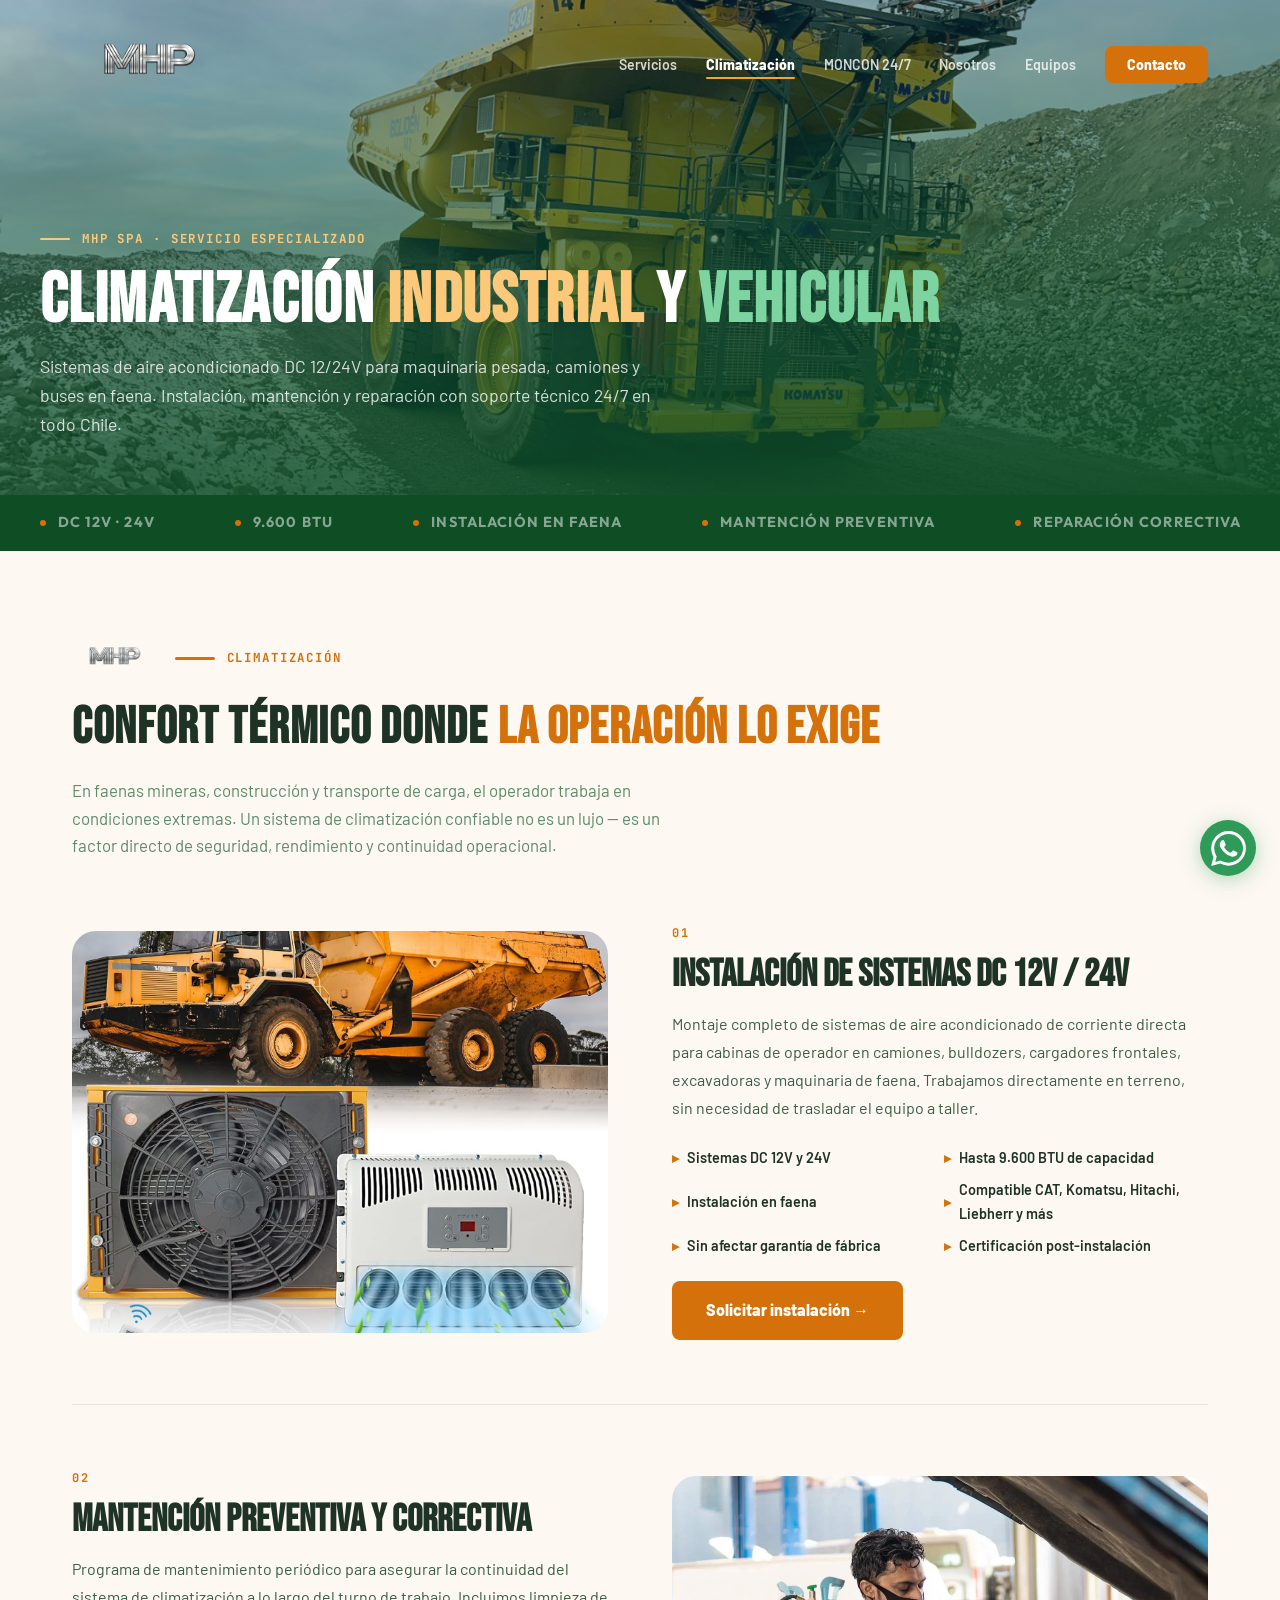
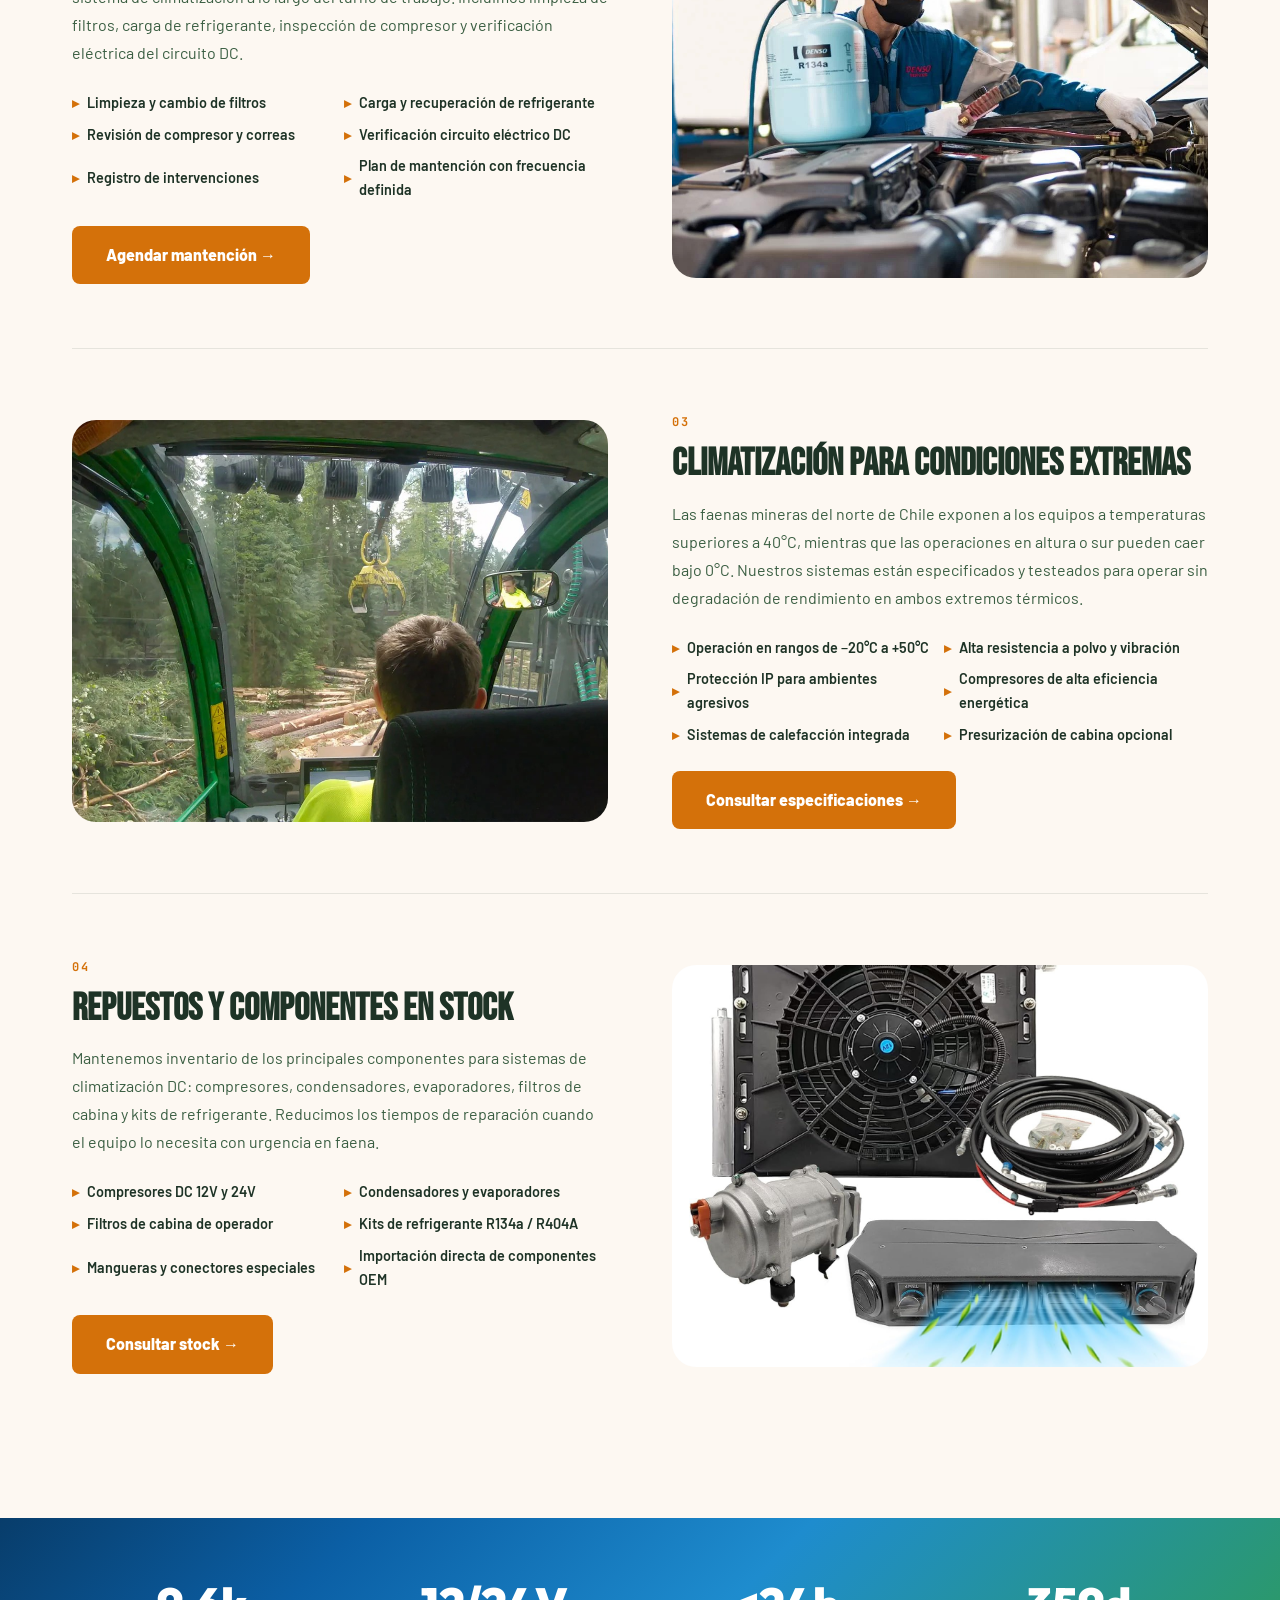
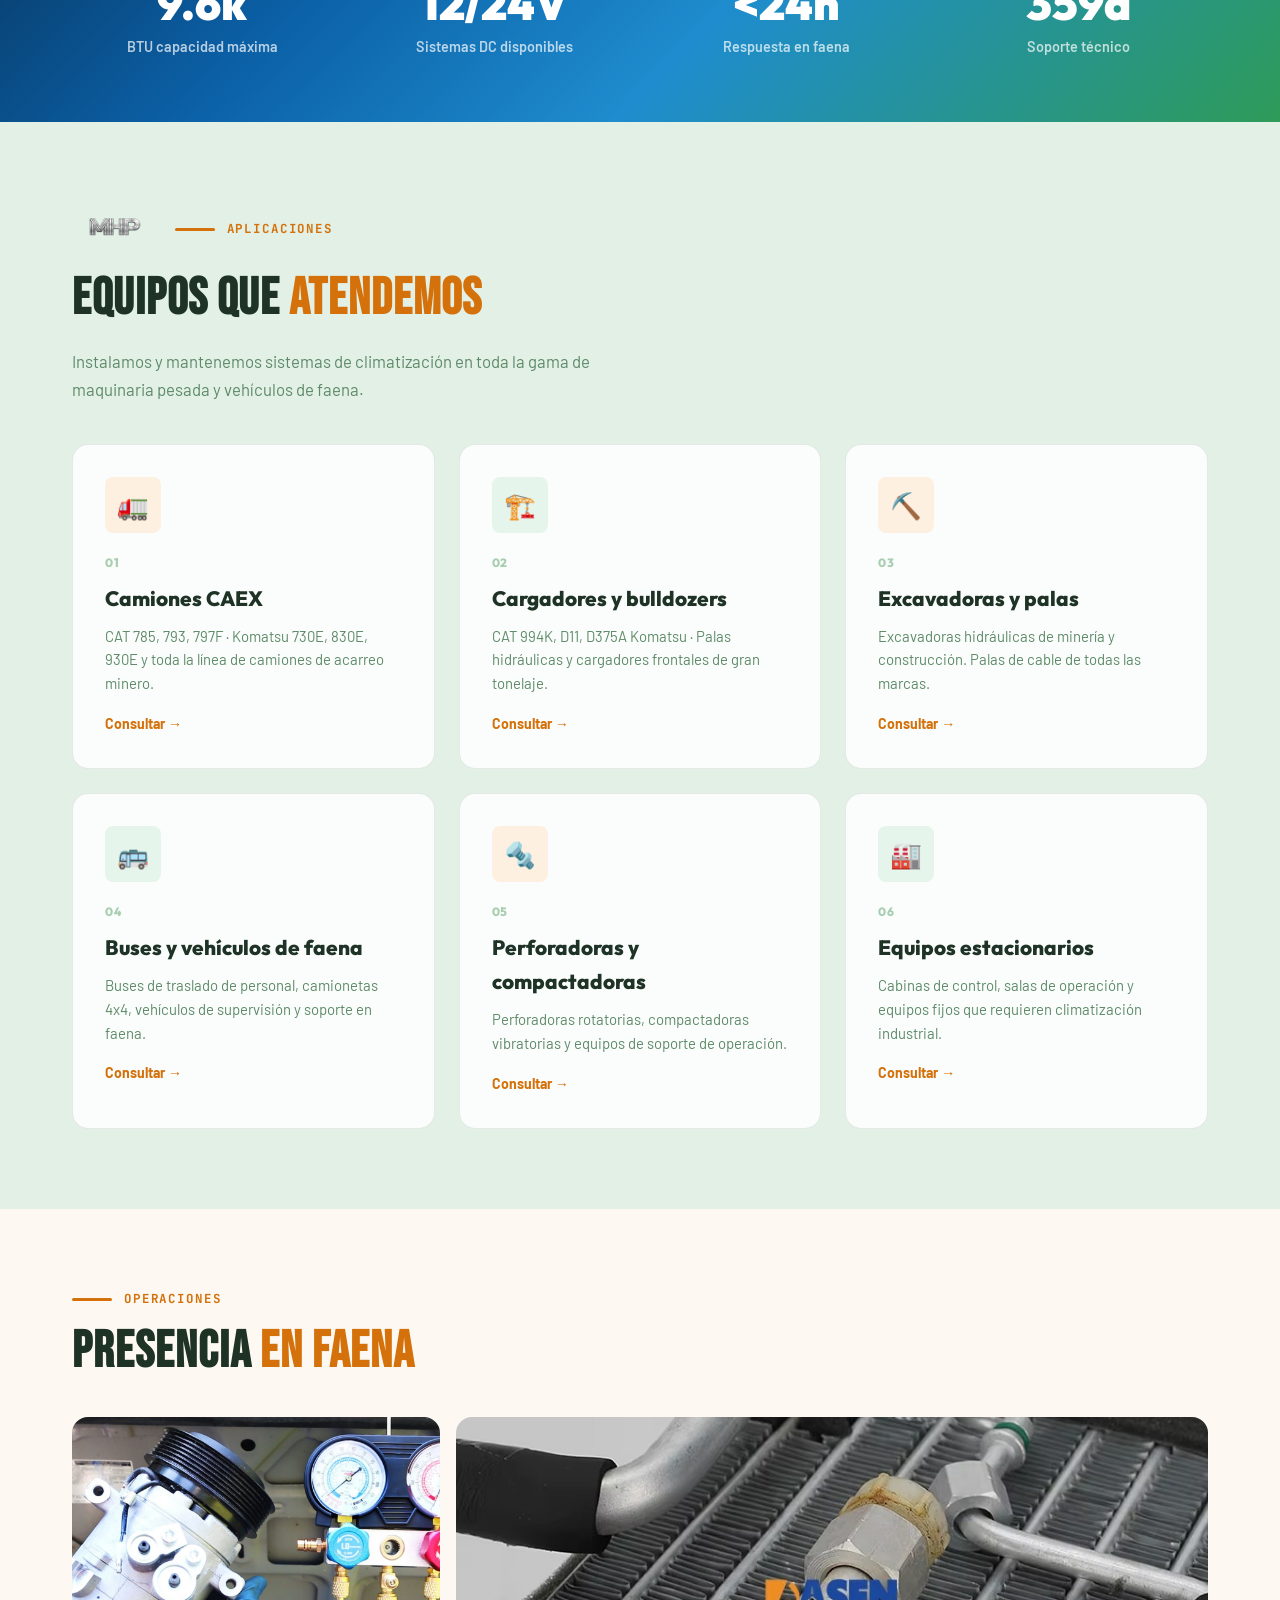
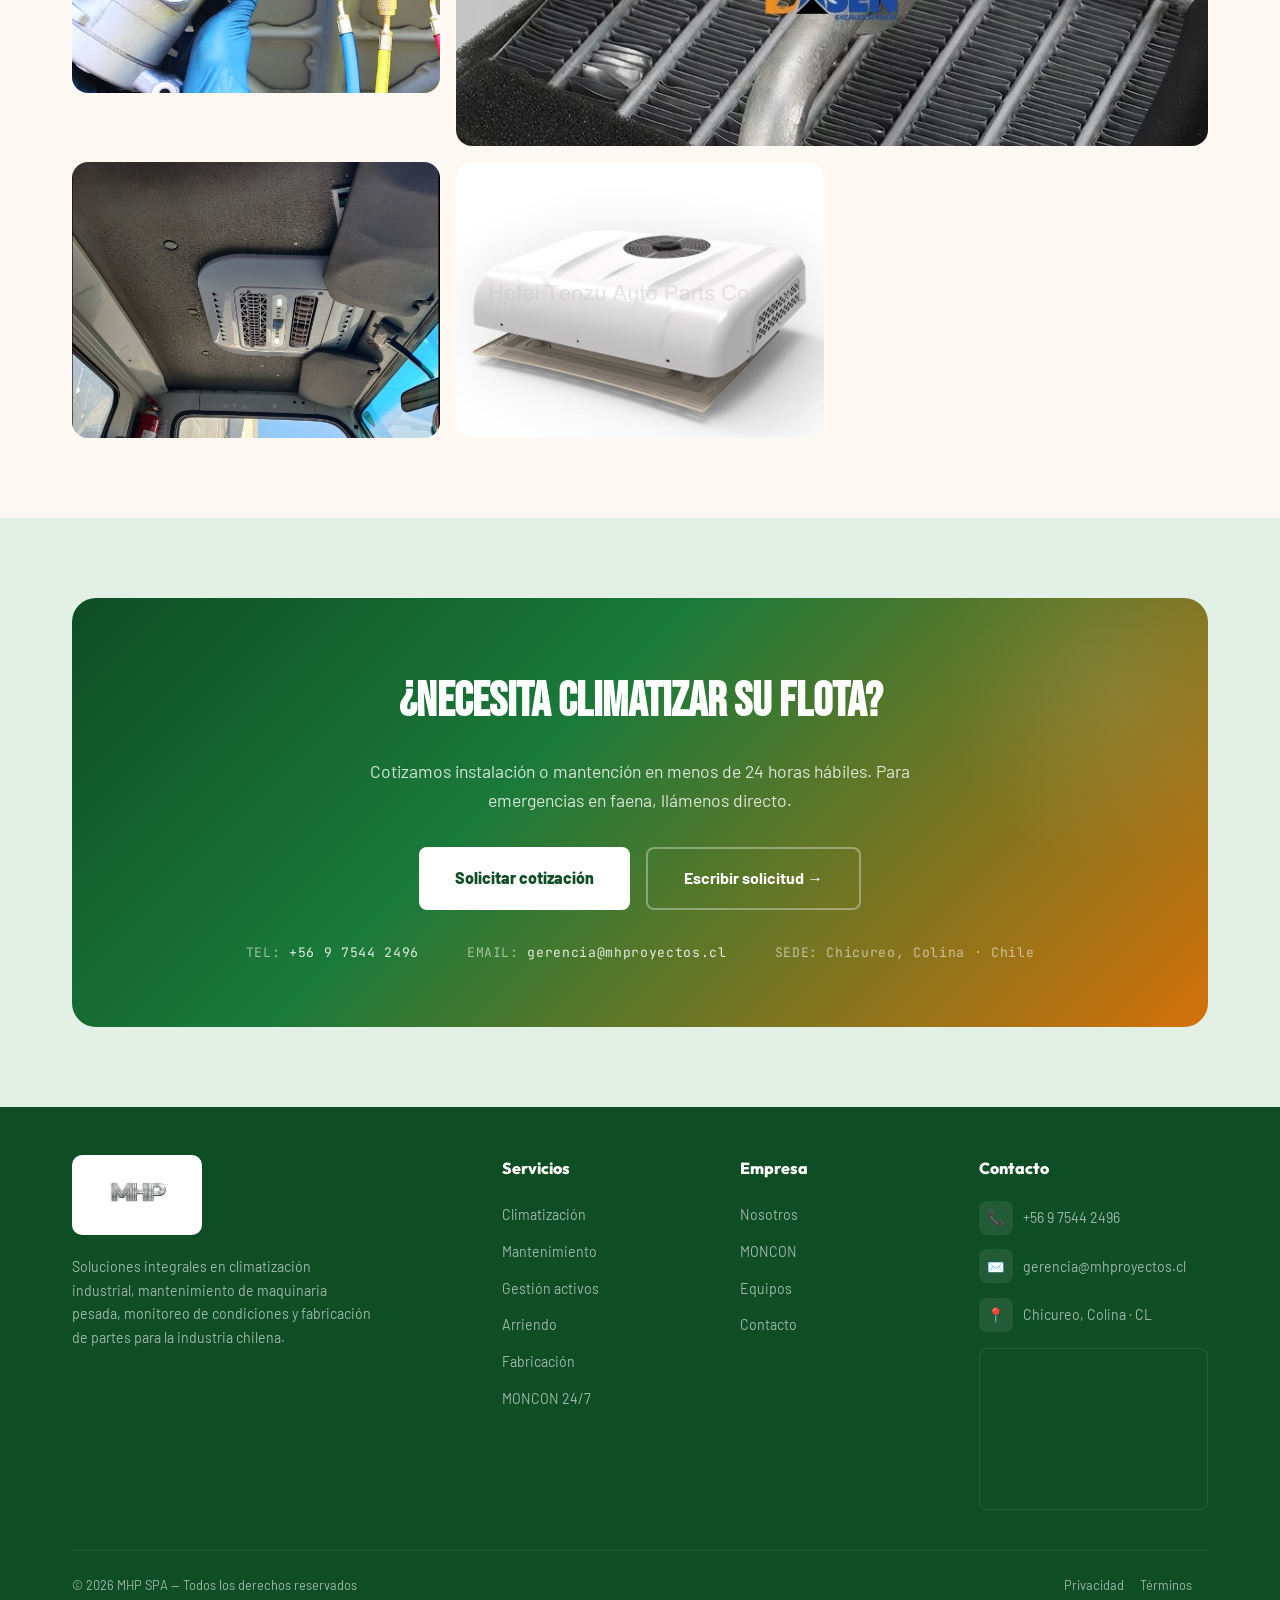
==== climatizacion.html @ 5b8d0e8b "Rediseño nav logo, página contacto y climatización - Nuevo logo MHP metálico en nav y footer (mhp-lo" ====
﻿<!DOCTYPE html>
<html lang="es">
<head>
  <meta charset="UTF-8">
  <meta name="viewport" content="width=device-width, initial-scale=1.0">
  <title>Climatización Industrial y Vehicular — MHP SPA</title>
  <meta name="description" content="Instalación, mantención y reparación de sistemas de aire acondicionado DC 12/24V para maquinaria pesada, camiones y buses. Hasta 9.600 BTU. MHP SPA, Chile.">
  <meta name="keywords" content="climatización industrial, aire acondicionado DC, 12V 24V maquinaria pesada, climatización camiones, A/C maquinaria minera, MHP SPA Chile">
  <meta name="robots" content="index, follow">
  <meta name="author" content="MHP SPA">
  <link rel="icon" type="image/png" href="assets/images/favicon.png">
  <link rel="preconnect" href="https://fonts.googleapis.com">
  <link rel="preconnect" href="https://fonts.gstatic.com" crossorigin>
  <link href="https://fonts.googleapis.com/css2?family=Bebas+Neue&family=Barlow:wght@400;500;600;700;800;900&family=JetBrains+Mono:wght@400;700&family=Outfit:wght@400;500;600;700;800;900&display=swap" rel="stylesheet">
  <link rel="stylesheet" href="css/base/variables.css">
  <link rel="stylesheet" href="css/base/reset.css">
  <link rel="stylesheet" href="css/utilities/animations.css">
  <link rel="stylesheet" href="css/components/nav.css">
  <link rel="stylesheet" href="css/components/buttons.css">
  <link rel="stylesheet" href="css/components/ticker.css">
  <link rel="stylesheet" href="css/layout/sections.css">
  <link rel="stylesheet" href="css/components/cards.css">
  <link rel="stylesheet" href="css/components/stats.css">
  <link rel="stylesheet" href="css/layout/images.css">
  <link rel="stylesheet" href="css/components/cta.css">
  <link rel="stylesheet" href="css/components/footer.css">
  <link rel="stylesheet" href="css/utilities/responsive.css">
  <link rel="stylesheet" href="css/pages/inner.css">
</head>
<body>

  <nav class="nav" id="nav" role="navigation" aria-label="Navegación principal">
    <div class="nav-in">
      <a href="index.html" class="nav-logo" aria-label="MHP SPA — Inicio">
        <img src="assets/images/mhp-logo-new.png" alt="Logotipo MHP SPA" height="64">
      </a>
      <ul class="nav-links" role="list">
        <li><a href="servicios.html">Servicios</a></li>
        <li><a href="climatizacion.html" aria-current="page">Climatización</a></li>
        <li><a href="moncon.html">MONCON 24/7</a></li>
        <li><a href="nosotros.html">Nosotros</a></li>
        <li><a href="equipos.html">Equipos</a></li>
        <li><a href="contacto.html" class="nav-cta">Contacto</a></li>
      </ul>
    </div>
  </nav>

  <main>

    <!-- ══ PAGE HERO ══ -->
    <section class="page-hero" aria-label="Climatización Industrial y Vehicular MHP SPA">
      <div class="page-hero-bg" aria-hidden="true">
        <img src="assets/images/equipo-caex-komatsu-nieve.jpg"
             alt="Camión CAEX Komatsu operando en condiciones extremas de nieve — climatización industrial MHP SPA"
             loading="eager" fetchpriority="high">
      </div>
      <div class="page-hero-ov" aria-hidden="true"></div>
      <div class="ct page-hero-ct">
        <div class="page-eyebrow">MHP SPA · Servicio especializado</div>
        <h1>CLIMATIZACIÓN <span class="o">INDUSTRIAL</span> Y <span class="g">VEHICULAR</span></h1>
        <p class="hero-lead">Sistemas de aire acondicionado DC 12/24V para maquinaria pesada, camiones y buses en faena. Instalación, mantención y reparación con soporte técnico 24/7 en todo Chile.</p>
      </div>
    </section>

    <!-- ══ TICKER ══ -->
    <div class="ticker" aria-hidden="true">
      <div class="ticker-tr">
        <div class="ticker-it"><span class="sep"></span>DC 12V · 24V</div>
        <div class="ticker-it"><span class="sep"></span>9.600 BTU</div>
        <div class="ticker-it"><span class="sep"></span>Instalación en faena</div>
        <div class="ticker-it"><span class="sep"></span>Mantención preventiva</div>
        <div class="ticker-it"><span class="sep"></span>Reparación correctiva</div>
        <div class="ticker-it"><span class="sep"></span>Multimarca</div>
        <div class="ticker-it"><span class="sep"></span>Condiciones extremas</div>
        <div class="ticker-it"><span class="sep"></span>Soporte 24/7</div>
        <div class="ticker-it"><span class="sep"></span>DC 12V · 24V</div>
        <div class="ticker-it"><span class="sep"></span>9.600 BTU</div>
        <div class="ticker-it"><span class="sep"></span>Instalación en faena</div>
        <div class="ticker-it"><span class="sep"></span>Mantención preventiva</div>
        <div class="ticker-it"><span class="sep"></span>Reparación correctiva</div>
        <div class="ticker-it"><span class="sep"></span>Multimarca</div>
        <div class="ticker-it"><span class="sep"></span>Condiciones extremas</div>
        <div class="ticker-it"><span class="sep"></span>Soporte 24/7</div>
      </div>
    </div>

    <!-- ══ INTRO ══ -->
    <section class="sec sec-w" aria-labelledby="clim-intro-titulo">
      <div class="ct">
        <div class="stag-row">
          <img src="assets/images/mhp-logo-new.png" alt="" aria-hidden="true" height="38" loading="lazy">
          <div class="stag">Climatización</div>
        </div>
        <h2 class="stit" id="clim-intro-titulo">CONFORT TÉRMICO DONDE <span class="o">LA OPERACIÓN LO EXIGE</span></h2>
        <p class="sdesc">En faenas mineras, construcción y transporte de carga, el operador trabaja en condiciones extremas. Un sistema de climatización confiable no es un lujo — es un factor directo de seguridad, rendimiento y continuidad operacional.</p>

        <!-- 01 Instalación -->
        <div class="srv-detail">
          <div class="srv-detail-img">
            <img src="assets/images/clim-maquinaria-pesada-ac.jpg"
                 alt="Volquete articulado en faena con sistema de aire acondicionado DC instalado"
                 loading="lazy" width="900" height="675">
          </div>
          <div class="srv-detail-txt">
            <div class="srv-detail-num">01</div>
            <h3>INSTALACIÓN DE SISTEMAS DC 12V / 24V</h3>
            <p>Montaje completo de sistemas de aire acondicionado de corriente directa para cabinas de operador en camiones, bulldozers, cargadores frontales, excavadoras y maquinaria de faena. Trabajamos directamente en terreno, sin necesidad de trasladar el equipo a taller.</p>
            <ul class="srv-detail-list">
              <li>Sistemas DC 12V y 24V</li>
              <li>Hasta 9.600 BTU de capacidad</li>
              <li>Instalación en faena</li>
              <li>Compatible CAT, Komatsu, Hitachi, Liebherr y más</li>
              <li>Sin afectar garantía de fábrica</li>
              <li>Certificación post-instalación</li>
            </ul>
            <a href="contacto.html" class="btn btn-o">Solicitar instalación →</a>
          </div>
        </div>

        <!-- 02 Mantención -->
        <div class="srv-detail reverse">
          <div class="srv-detail-img">
            <img src="assets/images/clim-tecnico-mantencion.jpg"
                 alt="Técnico realizando carga de refrigerante R134a en sistema de climatización vehicular"
                 loading="lazy" width="900" height="675">
          </div>
          <div class="srv-detail-txt">
            <div class="srv-detail-num">02</div>
            <h3>MANTENCIÓN PREVENTIVA Y CORRECTIVA</h3>
            <p>Programa de mantenimiento periódico para asegurar la continuidad del sistema de climatización a lo largo del turno de trabajo. Incluimos limpieza de filtros, carga de refrigerante, inspección de compresor y verificación eléctrica del circuito DC.</p>
            <ul class="srv-detail-list">
              <li>Limpieza y cambio de filtros</li>
              <li>Carga y recuperación de refrigerante</li>
              <li>Revisión de compresor y correas</li>
              <li>Verificación circuito eléctrico DC</li>
              <li>Registro de intervenciones</li>
              <li>Plan de mantención con frecuencia definida</li>
            </ul>
            <a href="contacto.html" class="btn btn-o">Agendar mantención →</a>
          </div>
        </div>

        <!-- 03 Condiciones extremas -->
        <div class="srv-detail">
          <div class="srv-detail-img">
            <img src="assets/images/clim-cabina-operador.jpg"
                 alt="Interior de cabina de operador en maquinaria forestal — climatización en condiciones extremas"
                 loading="lazy" width="900" height="675">
          </div>
          <div class="srv-detail-txt">
            <div class="srv-detail-num">03</div>
            <h3>CLIMATIZACIÓN PARA CONDICIONES EXTREMAS</h3>
            <p>Las faenas mineras del norte de Chile exponen a los equipos a temperaturas superiores a 40°C, mientras que las operaciones en altura o sur pueden caer bajo 0°C. Nuestros sistemas están especificados y testeados para operar sin degradación de rendimiento en ambos extremos térmicos.</p>
            <ul class="srv-detail-list">
              <li>Operación en rangos de −20°C a +50°C</li>
              <li>Alta resistencia a polvo y vibración</li>
              <li>Protección IP para ambientes agresivos</li>
              <li>Compresores de alta eficiencia energética</li>
              <li>Sistemas de calefacción integrada</li>
              <li>Presurización de cabina opcional</li>
            </ul>
            <a href="contacto.html" class="btn btn-o">Consultar especificaciones →</a>
          </div>
        </div>

        <!-- 04 Repuestos -->
        <div class="srv-detail reverse">
          <div class="srv-detail-img">
            <img src="assets/images/clim-kit-ac-dc.jpg"
                 alt="Kit completo de aire acondicionado DC: condensador, compresor y evaporador para maquinaria"
                 loading="lazy" width="900" height="675">
          </div>
          <div class="srv-detail-txt">
            <div class="srv-detail-num">04</div>
            <h3>REPUESTOS Y COMPONENTES EN STOCK</h3>
            <p>Mantenemos inventario de los principales componentes para sistemas de climatización DC: compresores, condensadores, evaporadores, filtros de cabina y kits de refrigerante. Reducimos los tiempos de reparación cuando el equipo lo necesita con urgencia en faena.</p>
            <ul class="srv-detail-list">
              <li>Compresores DC 12V y 24V</li>
              <li>Condensadores y evaporadores</li>
              <li>Filtros de cabina de operador</li>
              <li>Kits de refrigerante R134a / R404A</li>
              <li>Mangueras y conectores especiales</li>
              <li>Importación directa de componentes OEM</li>
            </ul>
            <a href="contacto.html" class="btn btn-o">Consultar stock →</a>
          </div>
        </div>

      </div>
    </section>

    <!-- ══ STATS BAR ══ -->
    <section class="stats-bar" aria-label="Capacidades de climatización MHP SPA">
      <div class="ct"><div class="stats-gr" role="list">
        <div role="listitem"><div class="stat-n">9.6k</div><div class="stat-t">BTU capacidad máxima</div></div>
        <div role="listitem"><div class="stat-n">12/24V</div><div class="stat-t">Sistemas DC disponibles</div></div>
        <div role="listitem"><div class="stat-n">&lt;24h</div><div class="stat-t">Respuesta en faena</div></div>
        <div role="listitem"><div class="stat-n">365d</div><div class="stat-t">Soporte técnico</div></div>
      </div></div>
    </section>

    <!-- ══ APLICACIONES ══ -->
    <section class="sec sec-g" aria-labelledby="clim-app-titulo">
      <div class="ct">
        <div class="stag-row">
          <img src="assets/images/mhp-logo-new.png" alt="" aria-hidden="true" height="38" loading="lazy">
          <div class="stag">Aplicaciones</div>
        </div>
        <h2 class="stit" id="clim-app-titulo">EQUIPOS QUE <span class="o">ATENDEMOS</span></h2>
        <p class="sdesc">Instalamos y mantenemos sistemas de climatización en toda la gama de maquinaria pesada y vehículos de faena.</p>
        <div class="srv-grid">
          <article class="srv-card">
            <div class="srv-ico bl" aria-hidden="true">🚛</div>
            <div class="srv-num">01</div>
            <h3>Camiones CAEX</h3>
            <p>CAT 785, 793, 797F · Komatsu 730E, 830E, 930E y toda la línea de camiones de acarreo minero.</p>
            <a href="contacto.html" class="srv-link">Consultar →</a>
          </article>
          <article class="srv-card">
            <div class="srv-ico gr" aria-hidden="true">🏗️</div>
            <div class="srv-num">02</div>
            <h3>Cargadores y bulldozers</h3>
            <p>CAT 994K, D11, D375A Komatsu · Palas hidráulicas y cargadores frontales de gran tonelaje.</p>
            <a href="contacto.html" class="srv-link">Consultar →</a>
          </article>
          <article class="srv-card">
            <div class="srv-ico bl" aria-hidden="true">⛏️</div>
            <div class="srv-num">03</div>
            <h3>Excavadoras y palas</h3>
            <p>Excavadoras hidráulicas de minería y construcción. Palas de cable de todas las marcas.</p>
            <a href="contacto.html" class="srv-link">Consultar →</a>
          </article>
          <article class="srv-card">
            <div class="srv-ico gr" aria-hidden="true">🚌</div>
            <div class="srv-num">04</div>
            <h3>Buses y vehículos de faena</h3>
            <p>Buses de traslado de personal, camionetas 4x4, vehículos de supervisión y soporte en faena.</p>
            <a href="contacto.html" class="srv-link">Consultar →</a>
          </article>
          <article class="srv-card">
            <div class="srv-ico bl" aria-hidden="true">🔩</div>
            <div class="srv-num">05</div>
            <h3>Perforadoras y compactadoras</h3>
            <p>Perforadoras rotatorias, compactadoras vibratorias y equipos de soporte de operación.</p>
            <a href="contacto.html" class="srv-link">Consultar →</a>
          </article>
          <article class="srv-card">
            <div class="srv-ico gr" aria-hidden="true">🏭</div>
            <div class="srv-num">06</div>
            <h3>Equipos estacionarios</h3>
            <p>Cabinas de control, salas de operación y equipos fijos que requieren climatización industrial.</p>
            <a href="contacto.html" class="srv-link">Consultar →</a>
          </article>
        </div>
      </div>
    </section>

    <!-- ══ GALERÍA ══ -->
    <section class="sec sec-w" aria-labelledby="clim-galeria-titulo">
      <div class="ct">
        <div class="stag">Operaciones</div>
        <h2 class="stit" id="clim-galeria-titulo">PRESENCIA <span class="o">EN FAENA</span></h2>
        <div class="gallery-grid">
          <div class="gallery-item">
            <img src="assets/images/clim-compresor-manometros.jpg"
                 alt="Compresor AC y manómetros de carga de refrigerante para sistema de climatización" loading="lazy">
            <div class="gallery-caption">Compresores AC · Stock disponible</div>
          </div>
          <div class="gallery-item wide">
            <img src="assets/images/clim-evaporador.jpg"
                 alt="Evaporador de aluminio con tuberías y conexiones para maquinaria pesada" loading="lazy">
            <div class="gallery-caption">Evaporadores · Componentes OEM</div>
          </div>
          <div class="gallery-item">
            <img src="assets/images/clim-cabina-vehicular.jpg"
                 alt="Unidad de aire acondicionado instalada en techo de cabina vehicular" loading="lazy">
            <div class="gallery-caption">Climatización vehicular · Instalación en cabina</div>
          </div>
          <div class="gallery-item">
            <img src="assets/images/clim-unidad-techo.jpg"
                 alt="Unidad de climatización rooftop para vehículos y maquinaria industrial" loading="lazy">
            <div class="gallery-caption">Unidades de techo · Equipos industriales</div>
          </div>
        </div>
      </div>
    </section>

    <!-- ══ CTA ══ -->
    <section class="cta-sec" id="contacto" aria-labelledby="cta-clim-titulo">
      <div class="ct">
        <div class="cta-bx">
          <h2 id="cta-clim-titulo">¿NECESITA CLIMATIZAR SU FLOTA?</h2>
          <p>Cotizamos instalación o mantención en menos de 24 horas hábiles. Para emergencias en faena, llámenos directo.</p>
          <div class="cta-bs">
            <a href="https://wa.me/56975442496" class="btn-wh" rel="noopener noreferrer">Solicitar cotización</a>
            <a href="contacto.html" class="btn-ow">Escribir solicitud →</a>
          </div>
          <div class="cta-ct">
            <div class="cta-ci">TEL: <a href="tel:+56975442496">+56 9 7544 2496</a></div>
            <div class="cta-ci">EMAIL: <a href="mailto:gerencia@mhproyectos.cl">gerencia@mhproyectos.cl</a></div>
            <div class="cta-ci">SEDE: Chicureo, Colina · Chile</div>
          </div>
        </div>
      </div>
    </section>

  </main>

  <footer class="footer" role="contentinfo">
    <div class="ct">
      <div class="ft-gr">
        <div class="ft-brand">
          <div class="ft-logo">
            <img src="assets/images/mhp-logo-new.png" alt="Logotipo MHP SPA" height="44" loading="lazy">
          </div>
          <p>Soluciones integrales en climatización industrial, mantenimiento de maquinaria pesada, monitoreo de condiciones y fabricación de partes para la industria chilena.</p>
        </div>
        <nav class="ft-col" aria-label="Servicios">
          <h4>Servicios</h4>
          <ul>
            <li><a href="climatizacion.html">Climatización</a></li>
            <li><a href="servicios.html">Mantenimiento</a></li>
            <li><a href="servicios.html">Gestión activos</a></li>
            <li><a href="servicios.html">Arriendo</a></li>
            <li><a href="servicios.html">Fabricación</a></li>
            <li><a href="moncon.html">MONCON 24/7</a></li>
          </ul>
        </nav>
        <nav class="ft-col" aria-label="Empresa">
          <h4>Empresa</h4>
          <ul>
            <li><a href="nosotros.html">Nosotros</a></li>
            <li><a href="moncon.html">MONCON</a></li>
            <li><a href="equipos.html">Equipos</a></li>
            <li><a href="contacto.html">Contacto</a></li>
          </ul>
        </nav>
        <div class="ft-col">
          <h4>Contacto</h4>
          <div class="ft-ci"><span class="fi" aria-hidden="true">📞</span><a href="tel:+56975442496">+56 9 7544 2496</a></div>
          <div class="ft-ci"><span class="fi" aria-hidden="true">✉️</span><a href="mailto:gerencia@mhproyectos.cl">gerencia@mhproyectos.cl</a></div>
          <div class="ft-ci"><span class="fi" aria-hidden="true">📍</span><span>Chicureo, Colina · CL</span></div>
          <div class="ft-map">
            <iframe
              src="https://maps.google.com/maps?q=Chicureo%2C+Colina%2C+RM%2C+Chile&output=embed&z=13"
              width="100%"
              height="160"
              style="border:0"
              loading="lazy"
              referrerpolicy="no-referrer-when-downgrade"
              title="Ubicación MHP SPA — Chicureo, Colina"
              aria-label="Mapa de ubicación en Chicureo, Colina, Chile"></iframe>
          </div>
        </div>
      </div>
      <div class="ft-bar">
        <span>© 2026 MHP SPA — Todos los derechos reservados</span>
        <span><a href="#">Privacidad</a><a href="#">Términos</a></span>
      </div>
    </div>
  </footer>

  <a href="https://wa.me/56975442496" class="whatsapp-float" aria-label="Contactar por WhatsApp" rel="noopener noreferrer" target="_blank"><svg xmlns="http://www.w3.org/2000/svg" viewBox="0 0 24 24" aria-hidden="true"><path d="M17.472 14.382c-.297-.149-1.758-.867-2.03-.967-.273-.099-.471-.148-.67.15-.197.297-.767.966-.94 1.164-.173.199-.347.223-.644.075-.297-.15-1.255-.463-2.39-1.475-.883-.788-1.48-1.761-1.653-2.059-.173-.297-.018-.458.13-.606.134-.133.298-.347.446-.52.149-.174.198-.298.298-.497.099-.198.05-.371-.025-.52-.075-.149-.669-1.612-.916-2.207-.242-.579-.487-.5-.669-.51-.173-.008-.371-.01-.57-.01-.198 0-.52.074-.792.372-.272.297-1.04 1.016-1.04 2.479 0 1.462 1.065 2.875 1.213 3.074.149.198 2.096 3.2 5.077 4.487.709.306 1.262.489 1.694.625.712.227 1.36.195 1.871.118.571-.085 1.758-.719 2.006-1.413.248-.694.248-1.289.173-1.413-.074-.124-.272-.198-.57-.347m-5.421 7.403h-.004a9.87 9.87 0 01-5.031-1.378l-.361-.214-3.741.982.998-3.648-.235-.374a9.86 9.86 0 01-1.51-5.26c.001-5.45 4.436-9.884 9.888-9.884 2.64 0 5.122 1.03 6.988 2.898a9.825 9.825 0 012.893 6.994c-.003 5.45-4.437 9.884-9.885 9.884m8.413-18.297A11.815 11.815 0 0012.05 0C5.495 0 .16 5.335.157 11.892c0 2.096.547 4.142 1.588 5.945L.057 24l6.305-1.654a11.882 11.882 0 005.683 1.448h.005c6.554 0 11.89-5.335 11.893-11.893a11.821 11.821 0 00-3.48-8.413z"/></svg></a>
  <script type="module" src="js/main.js"></script>
</body>
</html>
---- css/base/variables.css ----
/* ============================================================
   DESIGN TOKENS — Edit here to retheme the entire site
   ============================================================ */

:root {
  /* ── Brand: Orange ── */
  --orange:     #D4710A;
  --orange-l:   #F5A623;
  --orange-g:   #FCC97A;
  --orange-50:  #FEF0E1;
  --orange-100: #FCDDB3;

  /* ── Brand: Green ── */
  --green-50:  #E6F5EC;
  --green-100: #C2E8D0;
  --green-200: #7DD4A0;
  --green-400: #2E9B58;
  --green-600: #1A7A3A;
  --green-800: #0F4D25;

  /* ── Brand: Sky Blue ── */
  --sky:    #1E8CCE;
  --sky-d:  #0B5FA5;
  --sky-dd: #083D6B;

  /* ── Backgrounds ── */
  --bg:  #EFF7F1;
  --bg2: #E2F0E6;
  --bg3: #E8F1EA;
  --bgw: #FDF8F2;
  --bgc: #FAFDFB;

  /* ── Text ── */
  --td:  #1E3326;
  --tm:  #3A5E42;
  --tmu: #5E8A68;
  --tl:  #8A9BAA;
  --tll: #A8CDB0;

  /* ── Border ── */
  --bd: rgba(30, 51, 38, 0.1);

  /* ── Typography ── */
  --fd: 'Outfit', sans-serif;       /* Display / UI */
  --fb: 'Barlow', sans-serif;       /* Body text    */
  --fm: 'JetBrains Mono', monospace;/* Mono / tags  */
  --fh: 'Bebas Neue', sans-serif;   /* Headings     */

  /* ── Border Radius ── */
  --rr: 8px;   /* Small  */
  --rl: 16px;  /* Medium */
  --rx: 24px;  /* Large  */

  /* ── Breakpoints (CSS-only reference, used in responsive.css) ── */
  /* --bp-md: 900px */
  /* --bp-sm: 600px */
}
---- css/utilities/animations.css ----
/* ============================================================
   KEYFRAME ANIMATIONS
   ============================================================ */

/* Fade Up — used in hero section */
@keyframes fu {
  from { opacity: 0; transform: translateY(30px); }
  to   { opacity: 1; transform: translateY(0); }
}

/* Pulse — used in live indicator dots */
@keyframes pu {
  0%, 100% { opacity: 1; transform: scale(1); }
  50%       { opacity: 0.5; transform: scale(1.3); }
}

/* Scroll — used in ticker marquee (-50% because content is doubled for seamless loop) */
@keyframes sc {
  0%   { transform: translateX(0); }
  100% { transform: translateX(-50%); }
}
---- css/components/nav.css ----
/* ============================================================
   NAVIGATION
   ============================================================ */

.nav {
  position: fixed;
  top: 0;
  left: 0;
  right: 0;
  z-index: 100;
  padding: 0.9rem 0;
  transition: all 0.4s;
}

/* Scrolled state — glassmorphism effect */
.nav.sc {
  background: rgba(240, 247, 242, 0.96);
  backdrop-filter: blur(20px);
  box-shadow: 0 2px 30px rgba(0, 0, 0, 0.08);
  padding: 0.6rem 0;
}

.nav-in {
  display: flex;
  align-items: center;
  justify-content: space-between;
  max-width: 1200px;
  margin: 0 auto;
  padding: 0 2rem;
}

/* ── Logo ── */
.nav-logo {
  display: flex;
  align-items: center;
  gap: 12px;
  font-family: var(--fd);
  font-weight: 900;
  font-size: 1.6rem;
  color: #fff;
  transition: color 0.4s;
}

.nav-logo img {
  height: 100px;
  width: auto;
  max-width: 320px;
  object-fit: contain;
  border-radius: 6px;
  transition: opacity 0.4s;
}

.nav-logo em {
  font-style: normal;
  color: var(--orange-l);
}

.nav.sc .nav-logo     { color: var(--td); }
.nav.sc .nav-logo em  { color: var(--orange); }

/* ── Links ── */
.nav-links {
  display: flex;
  align-items: center;
  gap: 1.8rem;
}

.nav-links a {
  font-size: 0.88rem;
  font-weight: 600;
  color: rgba(255, 255, 255, 0.8);
  padding: 4px 0;
  position: relative;
}

.nav-links a::after {
  content: '';
  position: absolute;
  bottom: -2px;
  left: 0;
  width: 0;
  height: 2px;
  background: var(--orange-l);
  transition: width 0.3s;
  border-radius: 2px;
}

.nav-links a:hover           { color: #fff; }
.nav-links a:hover::after    { width: 100%; }

.nav.sc .nav-links a         { color: var(--tmu); }
.nav.sc .nav-links a:hover   { color: var(--orange); }
.nav.sc .nav-links a::after  { background: var(--orange); }

/* ── CTA Button in Nav ── */
.nav-cta {
  background: var(--orange) !important;
  color: #fff !important;
  padding: 10px 22px !important;
  border-radius: var(--rr);
  font-weight: 800 !important;
}

.nav-cta:hover {
  background: var(--orange-l) !important;
  transform: translateY(-1px);
}

.nav-cta::after { display: none !important; }
---- css/components/buttons.css ----
/* ============================================================
   BUTTONS — All variants
   ============================================================ */

.btn {
  display: inline-flex;
  align-items: center;
  gap: 10px;
  padding: 16px 34px;
  border-radius: var(--rr);
  font-family: var(--fb);
  font-size: 1rem;
  font-weight: 800;
  cursor: pointer;
  border: none;
  transition: all 0.3s;
}

/* White — used on hero (dark background) */
.btn-w {
  background: #fff;
  color: var(--sky-dd);
  box-shadow: 0 4px 20px rgba(0, 0, 0, 0.15);
}
.btn-w:hover {
  transform: translateY(-2px);
  box-shadow: 0 8px 30px rgba(0, 0, 0, 0.2);
}

/* Ghost — used on hero (dark background) */
.btn-g {
  background: rgba(255, 255, 255, 0.1);
  color: #fff;
  border: 1.5px solid rgba(255, 255, 255, 0.25);
  backdrop-filter: blur(8px);
}
.btn-g:hover {
  background: rgba(255, 255, 255, 0.2);
  border-color: rgba(255, 255, 255, 0.4);
}

/* Orange solid */
.btn-o {
  background: var(--orange);
  color: #fff;
}
.btn-o:hover {
  background: var(--orange-l);
  transform: translateY(-2px);
  box-shadow: 0 8px 30px rgba(212, 113, 10, 0.25);
}

/* Orange outlined */
.btn-ol {
  background: transparent;
  color: var(--td);
  border: 2px solid var(--green-400);
}
.btn-ol:hover {
  border-color: var(--orange);
  color: var(--orange);
}

/* Large modifier — used in uniq section CTA */
.btn-lg {
  font-size: 1.1rem;
  padding: 18px 44px;
}

/* White solid — used inside dark CTA box */
.btn-wh {
  display: inline-flex;
  align-items: center;
  padding: 16px 36px;
  background: #fff;
  color: var(--green-800);
  font-weight: 800;
  font-size: 1rem;
  border-radius: var(--rr);
  border: none;
  cursor: pointer;
  transition: all 0.3s;
}
.btn-wh:hover {
  transform: translateY(-2px);
  box-shadow: 0 10px 30px rgba(0, 0, 0, 0.2);
}

/* Outlined white — used inside dark CTA box */
.btn-ow {
  display: inline-flex;
  align-items: center;
  padding: 16px 36px;
  background: transparent;
  color: #fff;
  font-weight: 700;
  font-size: 1rem;
  border-radius: var(--rr);
  border: 2px solid rgba(255, 255, 255, 0.35);
  cursor: pointer;
  transition: all 0.3s;
}
.btn-ow:hover {
  background: rgba(255, 255, 255, 0.1);
  border-color: rgba(255, 255, 255, 0.6);
}
---- css/components/ticker.css ----
/* ============================================================
   TICKER / MARQUEE BAR
   ============================================================ */

.ticker {
  background: var(--green-800);
  padding: 1rem 0;
  overflow: hidden;
}

.ticker-tr {
  display: flex;
  animation: sc 25s linear infinite;
  width: max-content;
}

.ticker-it {
  display: flex;
  align-items: center;
  gap: 12px;
  padding: 0 2.5rem;
  font-family: var(--fd);
  font-size: 0.9rem;
  font-weight: 700;
  color: rgba(255, 255, 255, 0.5);
  text-transform: uppercase;
  letter-spacing: 0.08em;
  white-space: nowrap;
}

.ticker-it .sep {
  width: 6px;
  height: 6px;
  background: var(--orange);
  border-radius: 50%;
  flex-shrink: 0;
}
---- css/layout/sections.css ----
/* ============================================================
   SECTION WRAPPERS & SHARED HEADINGS
   ============================================================ */

/* ── Section base ── */
.sec   { padding: 5rem 0; }
.sec-g { background: var(--bg2); }
.sec-w { background: var(--bgw); }
.sec-l { background: var(--bg); }
.sec-b { background: var(--bg3); }

/* ── Section tag (eyebrow label) ── */
.stag {
  font-family: var(--fm);
  font-size: 0.78rem;
  color: var(--orange);
  letter-spacing: 0.15em;
  text-transform: uppercase;
  margin-bottom: 1rem;
  display: flex;
  align-items: center;
  gap: 12px;
  font-weight: 700;
}

.stag::before {
  content: '';
  width: 40px;
  height: 3px;
  background: var(--orange);
  border-radius: 3px;
  flex-shrink: 0;
}

/* Tag row with logo */
.stag-row {
  display: flex;
  align-items: center;
  gap: 1.25rem;
  margin-bottom: 1rem;
}

.stag-row img {
  height: 55px;
  width: auto;
}

.stag-row .stag { margin-bottom: 0; }

/* ── Section title ── */
.stit {
  font-family: var(--fh);
  font-size: clamp(2.2rem, 4.5vw, 3.2rem);
  color: var(--td);
  letter-spacing: 0.02em;
  line-height: 1;
  margin-bottom: 1.5rem;
}

.stit .o { color: var(--orange); }
.stit .g { color: var(--green-400); }

/* ── Section description ── */
.sdesc {
  font-size: 1.05rem;
  color: var(--tmu);
  max-width: 600px;
}
---- css/components/cards.css ----
/* ============================================================
   CARDS — Services, Value props, Architecture nodes
   ============================================================ */

/* ──────────────────────────────────
   Service Cards
   ────────────────────────────────── */

.srv-grid {
  display: grid;
  grid-template-columns: repeat(auto-fit, minmax(340px, 1fr));
  gap: 1.5rem;
  margin-top: 2.5rem;
}

.srv-card {
  background: var(--bgc);
  border-radius: var(--rl);
  padding: 2rem;
  border: 1px solid var(--bd);
  position: relative;
  overflow: hidden;
  transition: all 0.4s;
  cursor: pointer;
}

/* Top accent bar on hover */
.srv-card::before {
  content: '';
  position: absolute;
  top: 0;
  left: 0;
  right: 0;
  height: 4px;
  background: linear-gradient(90deg, var(--orange), var(--green-400));
  transform: scaleX(0);
  transform-origin: left;
  transition: transform 0.4s;
}

.srv-card:hover {
  transform: translateY(-6px);
  box-shadow: 0 20px 60px rgba(0, 0, 0, 0.1);
  border-color: var(--orange-100);
}

.srv-card:hover::before { transform: scaleX(1); }

.srv-ico {
  width: 56px;
  height: 56px;
  border-radius: var(--rr);
  display: flex;
  align-items: center;
  justify-content: center;
  margin-bottom: 1.25rem;
  font-size: 1.6rem;
}

.srv-ico.bl { background: var(--orange-50); }
.srv-ico.gr { background: var(--green-50); }

.srv-num {
  font-family: var(--fd);
  font-size: 0.75rem;
  font-weight: 800;
  color: var(--tll);
  letter-spacing: 0.05em;
  margin-bottom: 0.5rem;
}

.srv-card h3 {
  font-family: var(--fd);
  font-size: 1.3rem;
  font-weight: 800;
  color: var(--td);
  margin-bottom: 0.6rem;
}

.srv-card p {
  font-size: 0.93rem;
  color: var(--tmu);
  line-height: 1.6;
}

.srv-link {
  display: inline-flex;
  align-items: center;
  gap: 6px;
  font-size: 0.88rem;
  font-weight: 700;
  color: var(--orange);
  margin-top: 1rem;
  transition: gap 0.3s;
}

.srv-card:hover .srv-link { gap: 12px; }

/* ──────────────────────────────────
   Value Proposition Cards
   ────────────────────────────────── */

.val-gr {
  display: grid;
  grid-template-columns: repeat(3, 1fr);
  gap: 1.5rem;
  margin-top: 2.5rem;
}

.val-c {
  background: var(--bgc);
  border: 1px solid var(--bd);
  border-radius: var(--rl);
  padding: 2rem;
  transition: all 0.4s;
  position: relative;
  overflow: hidden;
}

/* Bottom accent bar on hover */
.val-c::after {
  content: '';
  position: absolute;
  bottom: 0;
  left: 1.5rem;
  right: 1.5rem;
  height: 3px;
  background: linear-gradient(90deg, var(--orange), var(--green-400));
  transform: scaleX(0);
  transition: transform 0.4s;
  border-radius: 3px;
}

.val-c:hover {
  transform: translateY(-6px);
  box-shadow: 0 16px 40px rgba(30, 51, 38, 0.08);
}

.val-c:hover::after { transform: scaleX(1); }

.val-i {
  width: 48px;
  height: 48px;
  background: var(--orange-50);
  border-radius: 10px;
  display: flex;
  align-items: center;
  justify-content: center;
  font-size: 1.4rem;
  margin-bottom: 1.25rem;
  border: 1px solid var(--orange-100);
}

.val-c h3 {
  font-family: var(--fh);
  font-size: 1.3rem;
  color: var(--td);
  margin-bottom: 0.5rem;
}

.val-c p {
  font-size: 0.88rem;
  color: var(--tmu);
  line-height: 1.65;
}

/* ──────────────────────────────────
   Architecture Flow Nodes
   ────────────────────────────────── */

.arch-fl {
  display: flex;
  align-items: center;
  justify-content: center;
  gap: 0;
  margin-top: 2.5rem;
  flex-wrap: wrap;
}

.arch-s {
  background: var(--bgc);
  border: 1px solid var(--bd);
  border-radius: 14px;
  padding: 1.5rem 1.25rem;
  text-align: center;
  width: 165px;
  transition: all 0.3s;
  box-shadow: 0 4px 16px rgba(30, 51, 38, 0.05);
}

.arch-s:hover {
  border-color: var(--orange);
  transform: translateY(-4px);
  box-shadow: 0 12px 30px rgba(212, 113, 10, 0.1);
}

.arch-sn {
  font-family: var(--fm);
  font-size: 0.65rem;
  color: var(--orange);
  letter-spacing: 0.1em;
  margin-bottom: 0.75rem;
  font-weight: 700;
}

.arch-si {
  font-size: 1.8rem;
  margin-bottom: 0.75rem;
}

.arch-st {
  font-weight: 800;
  font-size: 0.83rem;
  color: var(--td);
  line-height: 1.3;
}

.arch-a {
  color: var(--orange);
  font-size: 1.4rem;
  padding: 0 0.4rem;
  font-weight: 900;
}

.arch-note {
  text-align: center;
  margin-top: 2rem;
  color: var(--green-600);
  font-weight: 700;
  font-size: 0.88rem;
  background: var(--green-50);
  padding: 1rem 2rem;
  border-radius: 10px;
  border: 1px solid var(--green-100);
}
---- css/components/stats.css ----
/* ============================================================
   STATS BAR & PROBLEM BAR
   ============================================================ */

/* ── Gradient Stats Bar ── */
.stats-bar {
  background: linear-gradient(
    135deg,
    var(--sky-dd)    0%,
    var(--sky-d)    25%,
    var(--sky)      55%,
    var(--green-400) 100%
  );
  padding: 4rem 0;
}

.stats-gr {
  display: grid;
  grid-template-columns: repeat(4, 1fr);
  gap: 2rem;
  text-align: center;
}

.stat-n {
  font-family: var(--fd);
  font-size: 2.8rem;
  font-weight: 900;
  color: #fff;
  line-height: 1;
}

.stat-t {
  font-size: 0.9rem;
  color: rgba(255, 255, 255, 0.7);
  margin-top: 0.5rem;
  font-weight: 600;
}

/* ── Problem Comparison Bar ── */
.prob {
  background: linear-gradient(
    90deg,
    var(--orange-50) 0%,
    var(--bgw)       50%,
    var(--orange-50) 100%
  );
  border-top: 2px solid rgba(212, 113, 10, 0.15);
  border-bottom: 2px solid rgba(212, 113, 10, 0.15);
  padding: 3.5rem 0;
}

.prob-gr {
  display: grid;
  grid-template-columns: repeat(4, 1fr);
  gap: 2rem;
  text-align: center;
}

.prob-n {
  font-family: var(--fh);
  font-size: 3rem;
  color: var(--orange);
  line-height: 1;
}

.prob-l {
  font-size: 0.88rem;
  color: var(--tm);
  margin-top: 0.5rem;
  font-weight: 600;
}
---- css/layout/images.css ----
/* ============================================================
   IMAGE LAYOUT PATTERNS
   ============================================================ */

/* ── Two-column strip (inside dashboard area) ── */
.img-strip {
  display: grid;
  grid-template-columns: 1fr 1fr;
  gap: 1rem;
  margin-top: 1.5rem;
}

.img-strip img {
  width: 100%;
  height: 130px;
  object-fit: cover;
  border-radius: 12px;
  border: 2px solid var(--bd);
}

/* ── Three-column row ── */
.img-row {
  display: grid;
  grid-template-columns: repeat(3, 1fr);
  gap: 1rem;
  margin-top: 2.5rem;
}

.img-row img {
  width: 100%;
  height: 190px;
  object-fit: cover;
  border-radius: 14px;
  border: 2px solid var(--bd);
  transition: all 0.3s;
}

.img-row img:hover {
  border-color: var(--orange);
  transform: scale(1.02);
}

.img-cap {
  text-align: center;
  font-size: 0.75rem;
  color: var(--tl);
  margin-top: 0.4rem;
  font-weight: 600;
  font-family: var(--fm);
  letter-spacing: 0.05em;
}

/* ── Full-width banner ── */
.img-banner {
  width: 100%;
  border-radius: var(--rl);
  overflow: hidden;
  margin-top: 2.5rem;
  position: relative;
}

.img-banner img {
  width: 100%;
  height: 260px;
  object-fit: cover;
}

.img-banner-ov {
  position: absolute;
  inset: 0;
  background: linear-gradient(
    90deg,
    rgba(212, 113, 10, 0.12) 0%,
    rgba(46, 155, 88, 0.08)  100%
  );
}
---- css/components/cta.css ----
/* ============================================================
   CTA SECTION & WHATSAPP FLOATING BUTTON
   ============================================================ */

/* ── CTA Section ── */
.cta-sec {
  padding: 5rem 0;
  background: var(--bg2);
}

.cta-bx {
  background: linear-gradient(
    135deg,
    var(--green-800)  0%,
    var(--green-600) 40%,
    var(--orange)    100%
  );
  border-radius: var(--rx);
  padding: 4rem;
  text-align: center;
  position: relative;
  overflow: hidden;
}

/* Decorative radial glow */
.cta-bx::before {
  content: '';
  position: absolute;
  top: -80px;
  right: -80px;
  width: 350px;
  height: 350px;
  background: radial-gradient(circle, rgba(255, 255, 255, 0.08) 0%, transparent 70%);
  pointer-events: none;
}

.cta-bx h2 {
  font-family: var(--fh);
  font-size: clamp(2rem, 4vw, 3rem);
  color: #fff;
  margin-bottom: 1rem;
  position: relative;
}

.cta-bx p {
  font-size: 1.1rem;
  color: rgba(255, 255, 255, 0.82);
  max-width: 550px;
  margin: 0 auto 2rem;
  position: relative;
}

.cta-bs {
  display: flex;
  justify-content: center;
  gap: 1rem;
  position: relative;
  flex-wrap: wrap;
}

.cta-ct {
  display: flex;
  justify-content: center;
  gap: 3rem;
  margin-top: 2rem;
  flex-wrap: wrap;
}

.cta-ci {
  font-family: var(--fm);
  font-size: 0.82rem;
  color: rgba(255, 255, 255, 0.55);
  letter-spacing: 0.05em;
}

.cta-ci a           { color: rgba(255, 255, 255, 0.85); }
.cta-ci a:hover     { color: #fff; }

/* ── WhatsApp Floating Button ── */
.whatsapp-float {
  position: fixed;
  bottom: 1.5rem;
  right: 1.5rem;
  z-index: 999;
  background: var(--green-400);
  color: #fff;
  width: 56px;
  height: 56px;
  border-radius: 50%;
  display: flex;
  align-items: center;
  justify-content: center;
  box-shadow: 0 4px 20px rgba(46, 155, 88, 0.35);
  transition: transform 0.3s, box-shadow 0.3s;
}

.whatsapp-float svg {
  width: 35px;
  height: 35px;
  fill: #fff;
  flex-shrink: 0;
}

.whatsapp-float:hover {
  transform: scale(1.1);
  box-shadow: 0 8px 30px rgba(46, 155, 88, 0.45);
}
---- css/components/footer.css ----
/* ============================================================
   FOOTER
   ============================================================ */

.footer {
  background: var(--green-800);
  color: rgba(255, 255, 255, 0.6);
  padding: 3rem 0 2rem;
}

.ft-gr {
  display: grid;
  grid-template-columns: 2fr 1fr 1fr 1.2fr;
  gap: 3rem;
  margin-bottom: 2.5rem;
}

/* ── Brand column ── */
.ft-brand .ft-logo {
  display: inline-flex;
  align-items: center;
  gap: 10px;
  margin-bottom: 1.2rem;
  background: #fff;
  border-radius: 10px;
  padding: 10px 20px;
}

.ft-brand .ft-logo img {
  height: 60px;
  width: auto;
  max-width: 200px;
  object-fit: contain;
}

.ft-brand .ft-logo span {
  font-family: var(--fh);
  font-size: 1.4rem;
  color: #fff;
}

.ft-brand .ft-logo span em {
  font-style: normal;
  color: var(--orange-g);
}

.ft-brand p {
  font-size: 0.88rem;
  line-height: 1.7;
  max-width: 300px;
}

/* ── Link columns ── */
.ft-col h4 {
  font-family: var(--fd);
  font-weight: 800;
  color: #fff;
  font-size: 1rem;
  margin-bottom: 1.2rem;
}

.ft-col li {
  margin-bottom: 0.65rem;
}

.ft-col li a {
  font-size: 0.88rem;
}

.ft-col li a:hover { color: var(--orange-g); }

/* ── Contact info items ── */
.ft-ci {
  display: flex;
  align-items: center;
  gap: 10px;
  margin-bottom: 0.9rem;
  font-size: 0.88rem;
}

.ft-ci .fi {
  width: 34px;
  height: 34px;
  background: rgba(255, 255, 255, 0.08);
  border-radius: var(--rr);
  display: flex;
  align-items: center;
  justify-content: center;
  color: var(--orange-g);
  flex-shrink: 0;
}

/* ── Map ── */
.ft-map {
  margin-top: 1rem;
  border-radius: var(--rr);
  overflow: hidden;
  border: 1px solid rgba(255, 255, 255, 0.1);
}

.ft-map iframe {
  display: block;
  width: 100%;
  height: 160px;
  filter: invert(0.9) hue-rotate(160deg) saturate(0.6);
}

/* ── Bottom bar ── */
.ft-bar {
  border-top: 1px solid rgba(255, 255, 255, 0.08);
  padding-top: 1.5rem;
  display: flex;
  justify-content: space-between;
  align-items: center;
  font-size: 0.8rem;
}

.ft-bar a {
  color: rgba(255, 255, 255, 0.6);
  margin-right: 1rem;
}

.ft-bar a:hover { color: rgba(255, 255, 255, 0.9); }
---- css/utilities/responsive.css ----
/* ============================================================
   RESPONSIVE — Mobile-first breakpoints
   --bp-md: 900px  (tablet / small desktop)
   --bp-sm: 600px  (mobile)
   ============================================================ */

@media (max-width: 900px) {
  /* Nav */
  .nav-links { display: none; }

  /* Services */
  .srv-grid { grid-template-columns: 1fr; }

  /* Stats & Problem */
  .stats-gr,
  .prob-gr { grid-template-columns: repeat(2, 1fr); gap: 1.5rem; }

  /* Multi-column sections collapse to single column */
  .about-gr,
  .moncon-gr,
  .eq-gr    { grid-template-columns: 1fr; gap: 2rem; }

  /* Footer */
  .ft-gr { grid-template-columns: 1fr 1fr; gap: 2rem; }

  /* Hero */
  .hero h1       { font-size: 2.6rem; }
  .hero-stats    { gap: 1.5rem; }

  /* MONCON params */
  .par-gr { grid-template-columns: repeat(2, 1fr); }

  /* Value cards */
  .val-gr { grid-template-columns: 1fr; }

  /* Architecture flow */
  .arch-fl { flex-direction: column; gap: 1rem; }
  .arch-a  { transform: rotate(90deg); }

  /* CTA box */
  .cta-bx { padding: 2.5rem 1.5rem; }

  /* Image rows */
  .img-row { grid-template-columns: 1fr; }
}

@media (max-width: 600px) {
  /* Hero */
  .hero-stats { flex-direction: column; gap: 1rem; }

  /* About */
  .about-feats { grid-template-columns: 1fr; }

  /* Footer */
  .ft-gr  { grid-template-columns: 1fr; }
  .ft-bar { flex-direction: column; gap: 0.5rem; text-align: center; }

  /* MONCON params */
  .par-gr { grid-template-columns: 1fr; }

  /* Stats / Problem / Dashboard */
  .prob-gr,
  .stats-gr,
  .dash-m { grid-template-columns: 1fr; }

  /* Image strip */
  .img-strip { grid-template-columns: 1fr; }
}
---- css/pages/inner.css ----
/* ============================================================
   INNER PAGES — Page hero, gallery grid, service details
   ============================================================ */

/* ── Nav active state on inner pages ── */
.nav-links a.active,
.nav-links a.active:hover    { color: #fff; font-weight: 800; }
.nav-links a.active::after   { width: 100% !important; }
.nav.sc .nav-links a.active  { color: var(--orange); }

/* ──────────────────────────────────
   Page Hero (inner pages, ~55vh)
   ────────────────────────────────── */

.page-hero {
  position: relative;
  min-height: 55vh;
  display: flex;
  align-items: flex-end;
  overflow: hidden;
}

.page-hero-bg {
  position: absolute;
  inset: 0;
  z-index: 0;
}

.page-hero-bg img {
  width: 100%;
  height: 100%;
  object-fit: cover;
  object-position: center 55%;
}

.page-hero-ov {
  position: absolute;
  inset: 0;
  background: linear-gradient(
    175deg,
    rgba(8, 40, 20, 0.25)  0%,
    rgba(15, 77, 37, 0.65) 55%,
    rgba(15, 77, 37, 0.94) 100%
  );
  z-index: 1;
}

.page-hero-ct {
  position: relative;
  z-index: 2;
  padding: 4rem 0 3.5rem;
  width: 100%;
}

.page-eyebrow {
  font-family: var(--fm);
  font-size: 0.78rem;
  color: var(--orange-g);
  letter-spacing: 0.15em;
  text-transform: uppercase;
  margin-bottom: 1rem;
  font-weight: 700;
  display: flex;
  align-items: center;
  gap: 12px;
}

.page-eyebrow::before {
  content: '';
  width: 30px;
  height: 2px;
  background: var(--orange-g);
  border-radius: 2px;
  flex-shrink: 0;
}

.page-hero-ct h1 {
  font-family: var(--fh);
  font-size: clamp(2.8rem, 5.5vw, 4.5rem);
  color: #fff;
  line-height: 1;
  letter-spacing: 0.02em;
  margin-bottom: 1rem;
}

.page-hero-ct h1 .o { color: var(--orange-g); }
.page-hero-ct h1 .g { color: var(--green-200); }

.page-hero-ct .hero-lead {
  font-size: 1.1rem;
  color: rgba(255, 255, 255, 0.82);
  max-width: 620px;
  line-height: 1.65;
}

/* ──────────────────────────────────
   Gallery Grid
   ────────────────────────────────── */

.gallery-grid {
  display: grid;
  grid-template-columns: repeat(3, 1fr);
  gap: 1rem;
  margin-top: 2.5rem;
}

.gallery-item {
  position: relative;
  border-radius: var(--rl);
  overflow: hidden;
  aspect-ratio: 4 / 3;
}

.gallery-item img {
  width: 100%;
  height: 100%;
  object-fit: cover;
  transition: transform 0.5s ease;
  display: block;
}

.gallery-item:hover img { transform: scale(1.06); }

.gallery-caption {
  position: absolute;
  bottom: 0;
  left: 0;
  right: 0;
  padding: 2rem 1.25rem 1rem;
  background: linear-gradient(transparent, rgba(15, 77, 37, 0.88));
  color: #fff;
  font-size: 0.82rem;
  font-weight: 700;
  font-family: var(--fm);
  letter-spacing: 0.04em;
  transform: translateY(100%);
  transition: transform 0.3s ease;
}

.gallery-item:hover .gallery-caption { transform: translateY(0); }

/* Wide item spans 2 columns */
.gallery-item.wide {
  grid-column: span 2;
  aspect-ratio: 16 / 7;
}

/* 2-column gallery variant */
.gallery-grid-2 {
  display: grid;
  grid-template-columns: 1fr 1fr;
  gap: 1.5rem;
  margin-top: 2.5rem;
}

/* ──────────────────────────────────
   Service Detail Sections (alternating layout)
   ────────────────────────────────── */

.srv-detail {
  display: grid;
  grid-template-columns: 1fr 1fr;
  gap: 4rem;
  align-items: center;
  padding: 4rem 0;
  border-bottom: 1px solid var(--bd);
}

.srv-detail:last-child { border-bottom: none; }

.srv-detail.reverse .srv-detail-img { order: 2; }
.srv-detail.reverse .srv-detail-txt { order: 1; }

.srv-detail-img {
  border-radius: var(--rx);
  overflow: hidden;
  aspect-ratio: 4 / 3;
}

.srv-detail-img img {
  width: 100%;
  height: 100%;
  object-fit: cover;
}

.srv-detail-num {
  font-family: var(--fm);
  font-size: 0.75rem;
  color: var(--orange);
  letter-spacing: 0.15em;
  font-weight: 700;
  margin-bottom: 0.75rem;
  text-transform: uppercase;
}

.srv-detail h3 {
  font-family: var(--fh);
  font-size: clamp(1.8rem, 3vw, 2.5rem);
  color: var(--td);
  margin-bottom: 1rem;
  line-height: 1;
}

.srv-detail p {
  font-size: 1rem;
  color: var(--tm);
  line-height: 1.75;
  margin-bottom: 1.5rem;
}

.srv-detail-list {
  display: grid;
  grid-template-columns: 1fr 1fr;
  gap: 0.5rem;
  margin-bottom: 1.5rem;
}

.srv-detail-list li {
  font-size: 0.9rem;
  color: var(--td);
  font-weight: 600;
  display: flex;
  align-items: center;
  gap: 8px;
}

.srv-detail-list li::before {
  content: '▸';
  color: var(--orange);
  font-weight: 900;
  flex-shrink: 0;
}

/* ──────────────────────────────────
   Company Values Grid (nosotros)
   ────────────────────────────────── */

.values-gr {
  display: grid;
  grid-template-columns: repeat(3, 1fr);
  gap: 1.5rem;
  margin-top: 2.5rem;
}

.value-c {
  background: var(--bgc);
  border: 1px solid var(--bd);
  border-radius: var(--rl);
  padding: 2rem;
  text-align: center;
}

.value-c .vi {
  width: 60px;
  height: 60px;
  background: linear-gradient(135deg, var(--green-50), var(--orange-50));
  border-radius: 50%;
  display: flex;
  align-items: center;
  justify-content: center;
  font-size: 1.6rem;
  margin: 0 auto 1.25rem;
  border: 1px solid var(--green-100);
}

.value-c h4 {
  font-family: var(--fh);
  font-size: 1.3rem;
  color: var(--td);
  margin-bottom: 0.5rem;
}

.value-c p {
  font-size: 0.88rem;
  color: var(--tmu);
  line-height: 1.65;
}

/* ──────────────────────────────────
   Equipment Diagram / Info Image
   ────────────────────────────────── */

.diagram-box {
  background: var(--bgc);
  border: 1px solid var(--bd);
  border-radius: var(--rl);
  overflow: hidden;
  margin-top: 2.5rem;
}

.diagram-box img {
  width: 100%;
  height: auto;
  display: block;
}

.diagram-caption {
  padding: 1rem 1.5rem;
  font-family: var(--fm);
  font-size: 0.78rem;
  color: var(--tmu);
  letter-spacing: 0.05em;
  border-top: 1px solid var(--bd);
}

/* ──────────────────────────────────
   MONCON teaser box (on home page)
   ────────────────────────────────── */

.moncon-teaser {
  background: linear-gradient(135deg, var(--sky-dd) 0%, var(--sky-d) 40%, var(--sky) 70%, var(--green-400) 100%);
  border-radius: var(--rx);
  padding: 3.5rem 4rem;
  display: grid;
  grid-template-columns: 1fr 1fr;
  gap: 3rem;
  align-items: center;
  position: relative;
  overflow: hidden;
}

.moncon-teaser::before {
  content: '';
  position: absolute;
  top: -60px;
  right: -60px;
  width: 300px;
  height: 300px;
  background: radial-gradient(circle, rgba(255,255,255,.07) 0%, transparent 70%);
  pointer-events: none;
}

.moncon-teaser-icon {
  width: 72px;
  height: 72px;
  border-radius: var(--rl);
  overflow: hidden;
  margin-bottom: 1.5rem;
  border: 2px solid rgba(255,255,255,.2);
}

.moncon-teaser-icon img {
  width: 100%;
  height: 100%;
  object-fit: cover;
}

.moncon-teaser h2 {
  font-family: var(--fh);
  font-size: clamp(2rem, 4vw, 3rem);
  color: #fff;
  line-height: 1;
  margin-bottom: 1rem;
}

.moncon-teaser h2 span { color: var(--orange-g); }

.moncon-teaser p {
  font-size: 1rem;
  color: rgba(255,255,255,.82);
  line-height: 1.7;
  margin-bottom: 2rem;
}

.moncon-teaser-benefits {
  display: flex;
  flex-direction: column;
  gap: 0.75rem;
  margin-bottom: 2rem;
}

.moncon-teaser-benefit {
  display: flex;
  align-items: center;
  gap: 10px;
  font-size: 0.93rem;
  color: rgba(255,255,255,.9);
  font-weight: 600;
}

.moncon-teaser-benefit .bc {
  width: 22px;
  height: 22px;
  background: rgba(255,255,255,.15);
  border-radius: 50%;
  display: flex;
  align-items: center;
  justify-content: center;
  font-size: 0.7rem;
  color: var(--green-200);
  flex-shrink: 0;
}

/* Equipment teaser on home */
.eq-teaser {
  position: relative;
  border-radius: var(--rx);
  overflow: hidden;
  margin-top: 2.5rem;
}

.eq-teaser img {
  width: 100%;
  height: 380px;
  object-fit: cover;
  object-position: center 70%;
  display: block;
}

.eq-teaser-ov {
  position: absolute;
  inset: 0;
  background: linear-gradient(90deg, rgba(15,77,37,.85) 0%, rgba(15,77,37,.4) 60%, transparent 100%);
  display: flex;
  align-items: center;
}

.eq-teaser-txt {
  padding: 3rem 3.5rem;
  max-width: 480px;
}

.eq-teaser-txt h2 {
  font-family: var(--fh);
  font-size: clamp(2rem, 3.5vw, 2.8rem);
  color: #fff;
  line-height: 1;
  margin-bottom: 1rem;
}

.eq-teaser-txt h2 span { color: var(--orange-g); }

.eq-teaser-txt p {
  font-size: 1rem;
  color: rgba(255,255,255,.82);
  line-height: 1.65;
  margin-bottom: 1.5rem;
}

/* ──────────────────────────────────
   CEO Profile Card (nosotros)
   ────────────────────────────────── */

.ceo-card {
  display: grid;
  grid-template-columns: 80px 1fr 1.15fr;
  gap: 2.5rem;
  background: var(--green-800);
  border-radius: var(--rx);
  padding: 2.5rem;
  align-items: start;
  margin-top: 2rem;
}

.ceo-avatar {
  width: 80px;
  height: 80px;
  background: var(--orange);
  border-radius: 50%;
  display: flex;
  align-items: center;
  justify-content: center;
  font-family: var(--fh);
  font-size: 2rem;
  color: #fff;
  flex-shrink: 0;
}

.ceo-name {
  font-family: var(--fh);
  font-size: 1.75rem;
  color: #fff;
  letter-spacing: 0.04em;
  line-height: 1.1;
}

.ceo-role {
  color: var(--orange-g);
  font-size: 0.78rem;
  font-weight: 800;
  letter-spacing: 0.16em;
  text-transform: uppercase;
  margin: 0.3rem 0 1.1rem;
}

.ceo-creds {
  display: flex;
  flex-direction: column;
  gap: 0.45rem;
  margin-bottom: 1.1rem;
}

.ceo-cred {
  font-size: 0.82rem;
  color: rgba(255,255,255,0.72);
  padding-left: 0.75rem;
  border-left: 2px solid var(--orange);
  line-height: 1.4;
}

.ceo-badges {
  display: flex;
  flex-wrap: wrap;
  gap: 0.4rem;
}

.ceo-badge {
  background: rgba(255,255,255,0.1);
  border: 1px solid rgba(255,255,255,0.14);
  color: rgba(255,255,255,0.9);
  font-size: 0.75rem;
  font-weight: 700;
  padding: 4px 12px;
  border-radius: 100px;
  font-family: var(--fd);
}

a.ceo-client-lnk {
  cursor: pointer;
  border-color: rgba(255,255,255,0.22);
  transition: background 0.2s, border-color 0.2s, color 0.2s;
}

a.ceo-client-lnk:hover {
  background: rgba(212,113,10,0.18);
  border-color: var(--orange-g);
  color: var(--orange-g);
}

.ceo-tray-label {
  font-size: 0.74rem;
  font-weight: 800;
  text-transform: uppercase;
  letter-spacing: 0.14em;
  color: var(--orange-g);
  margin-bottom: 0.75rem;
}

.ceo-clients {
  display: flex;
  flex-wrap: wrap;
  gap: 0.4rem;
}

.ceo-client {
  background: rgba(255,255,255,0.06);
  border: 1px solid rgba(255,255,255,0.11);
  color: rgba(255,255,255,0.82);
  font-size: 0.76rem;
  font-weight: 600;
  padding: 5px 10px;
  border-radius: var(--rr);
  white-space: nowrap;
}

/* ──────────────────────────────────
   Misión / Visión / Propuesta (nosotros)
   ────────────────────────────────── */

/* Outer wrapper: 3 cards + valor-box side by side */
.mvv-layout {
  display: grid;
  grid-template-columns: 1fr 340px;
  gap: 2rem;
  align-items: start;
  margin-top: 2.5rem;
}

.mvv-gr {
  display: grid;
  grid-template-columns: repeat(3, 1fr);
  gap: 1.75rem;
}

.mvv-layout > .valor-box {
  position: sticky;
  top: 100px;
}

.mvv-c {
  background: var(--bgw);
  border-radius: var(--rl);
  padding: 2.25rem;
  border: 1px solid var(--bd);
  display: flex;
  flex-direction: column;
}

.mvv-eyebrow {
  font-family: var(--fh);
  font-size: 1.1rem;
  letter-spacing: 0.2em;
  color: var(--orange);
  margin-bottom: 0.5rem;
  display: block;
}

.mvv-c h3 {
  font-family: var(--fh);
  font-size: 2.4rem;
  color: var(--td);
  margin-bottom: 0.75rem;
  line-height: 1.1;
}

.mvv-c p {
  font-size: 1.15rem;
  line-height: 1.75;
  color: var(--tm);
  flex: 1;
}

.mvv-lnk {
  display: inline-flex;
  align-items: center;
  gap: 0.35rem;
  margin-top: 1.25rem;
  color: var(--orange);
  font-weight: 700;
  font-size: 0.86rem;
  text-decoration: none;
  transition: gap 0.2s;
}

.mvv-lnk:hover { gap: 0.6rem; }

/* ──────────────────────────────────
   Responsive overrides
   ────────────────────────────────── */

@media (max-width: 900px) {
  .gallery-grid          { grid-template-columns: repeat(2, 1fr); }
  .gallery-grid-2        { grid-template-columns: 1fr; }
  .gallery-item.wide     { grid-column: span 1; aspect-ratio: 4/3; }
  .srv-detail            { grid-template-columns: 1fr; gap: 2rem; }
  .srv-detail.reverse .srv-detail-img,
  .srv-detail.reverse .srv-detail-txt { order: unset; }
  .srv-detail-list       { grid-template-columns: 1fr; }
  .values-gr             { grid-template-columns: repeat(2, 1fr); }
  .moncon-teaser         { grid-template-columns: 1fr; padding: 2.5rem 2rem; }
  .eq-teaser img         { height: 280px; }
  .eq-teaser-txt         { padding: 2rem; }
  .ceo-card              { grid-template-columns: 1fr; gap: 1.5rem; }
  .ceo-avatar            { width: 60px; height: 60px; font-size: 1.5rem; }
  .mvv-layout            { grid-template-columns: 1fr; }
  .mvv-layout > .valor-box { position: static; }
  .mvv-gr                { grid-template-columns: 1fr; }
}

@media (max-width: 600px) {
  .gallery-grid          { grid-template-columns: 1fr; }
  .values-gr             { grid-template-columns: 1fr; }
  .page-hero             { min-height: 45vh; }
}
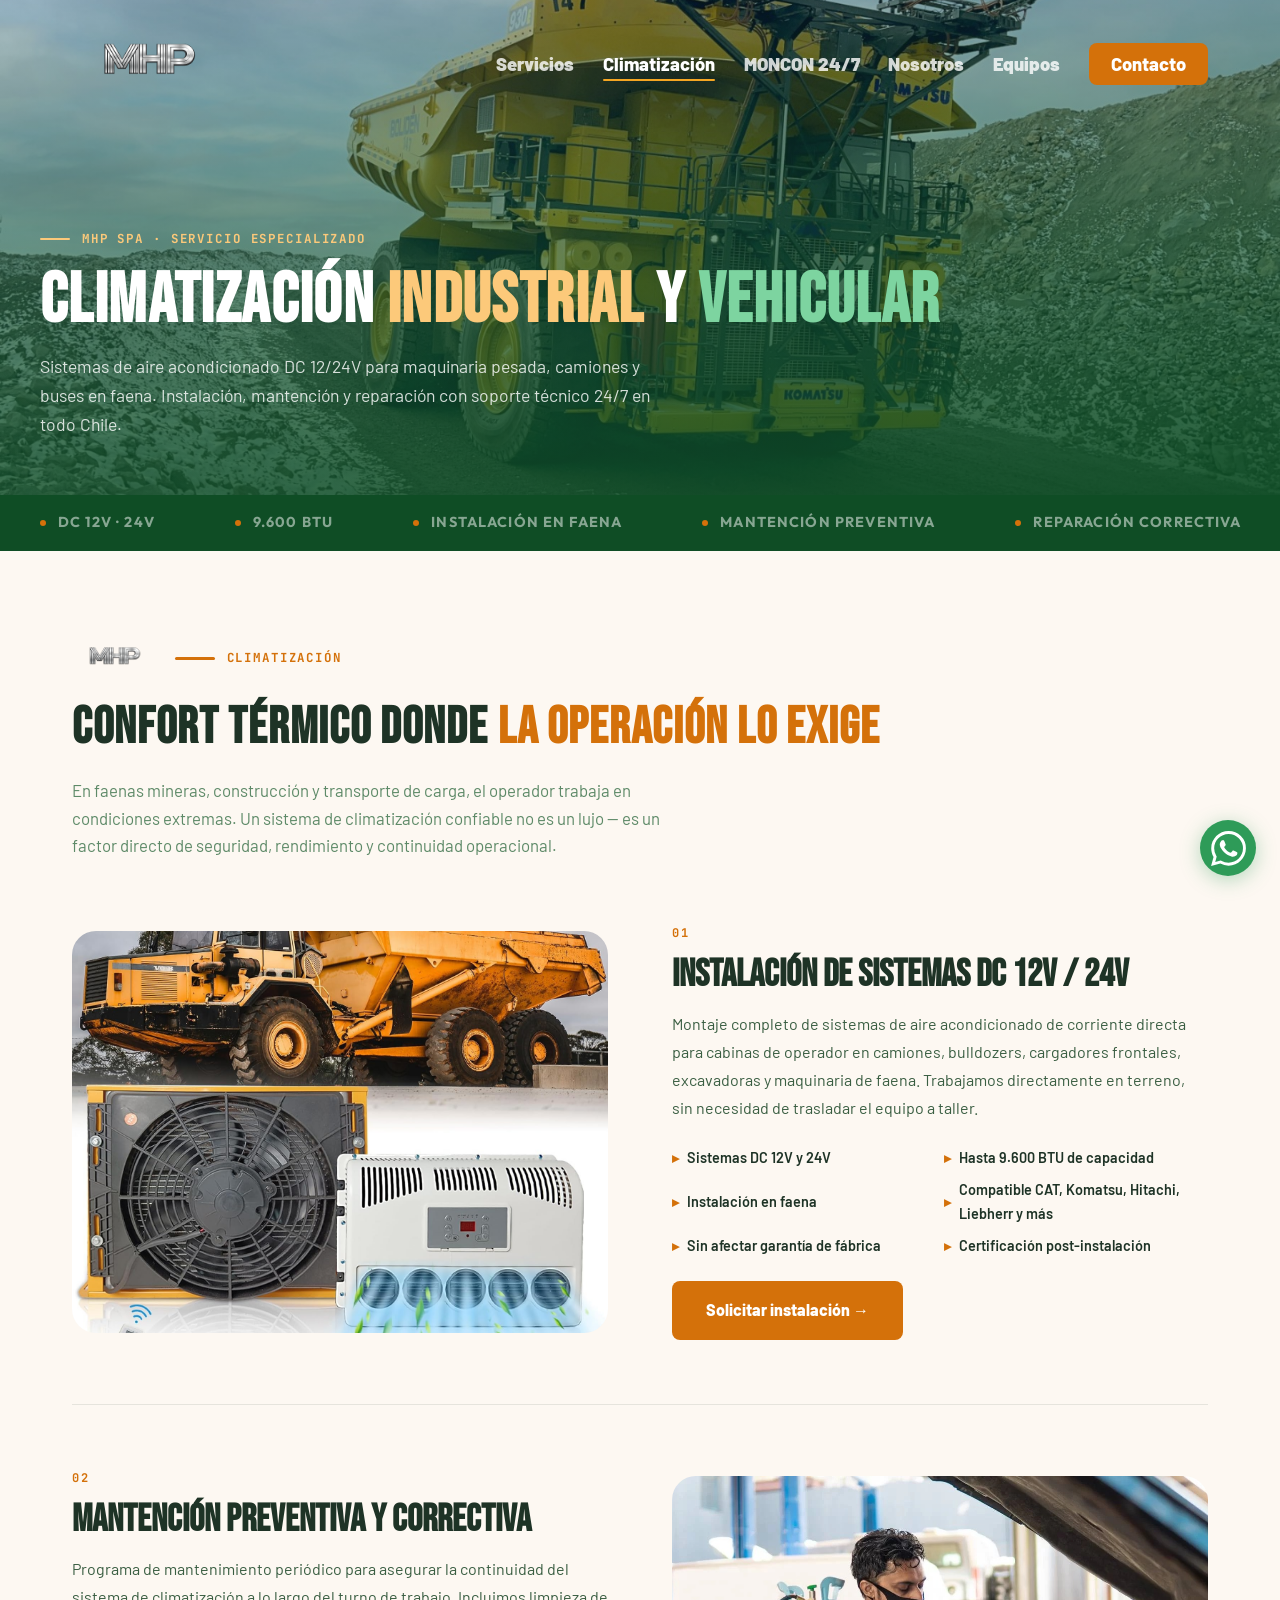
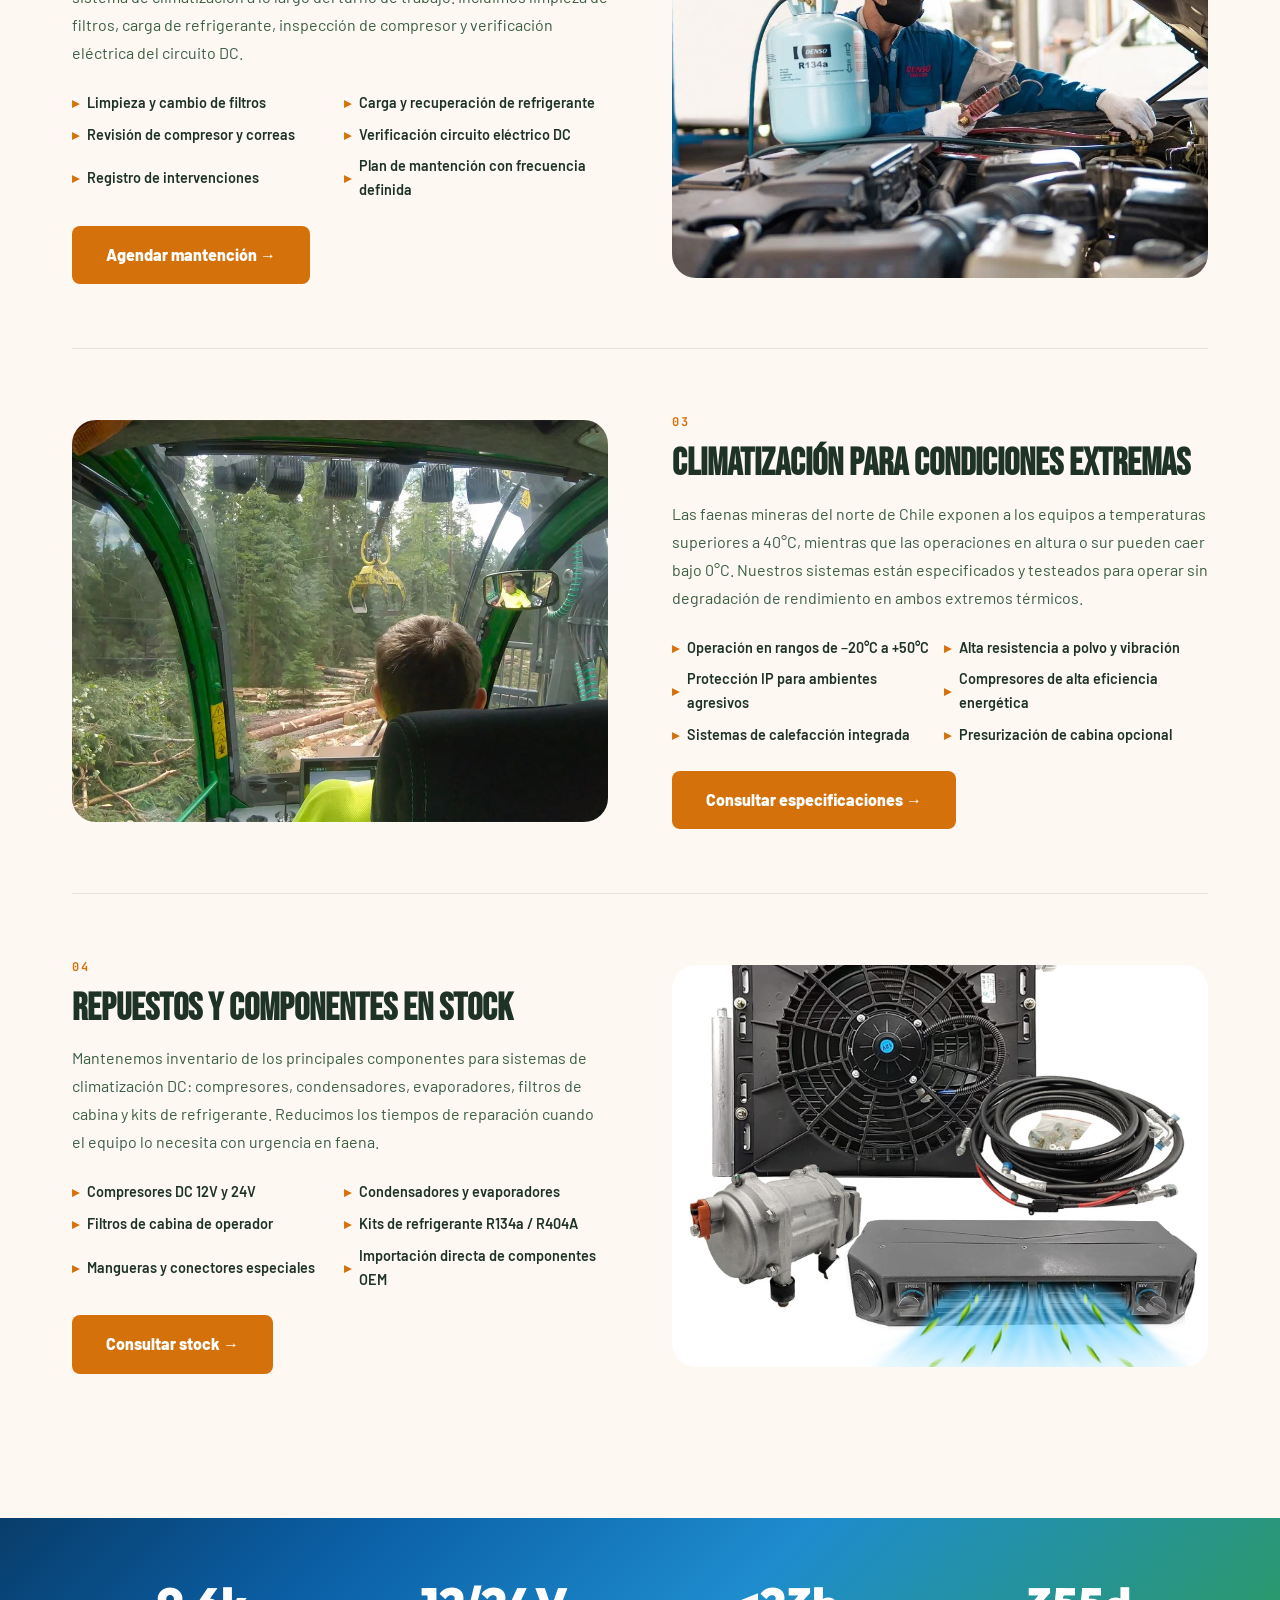
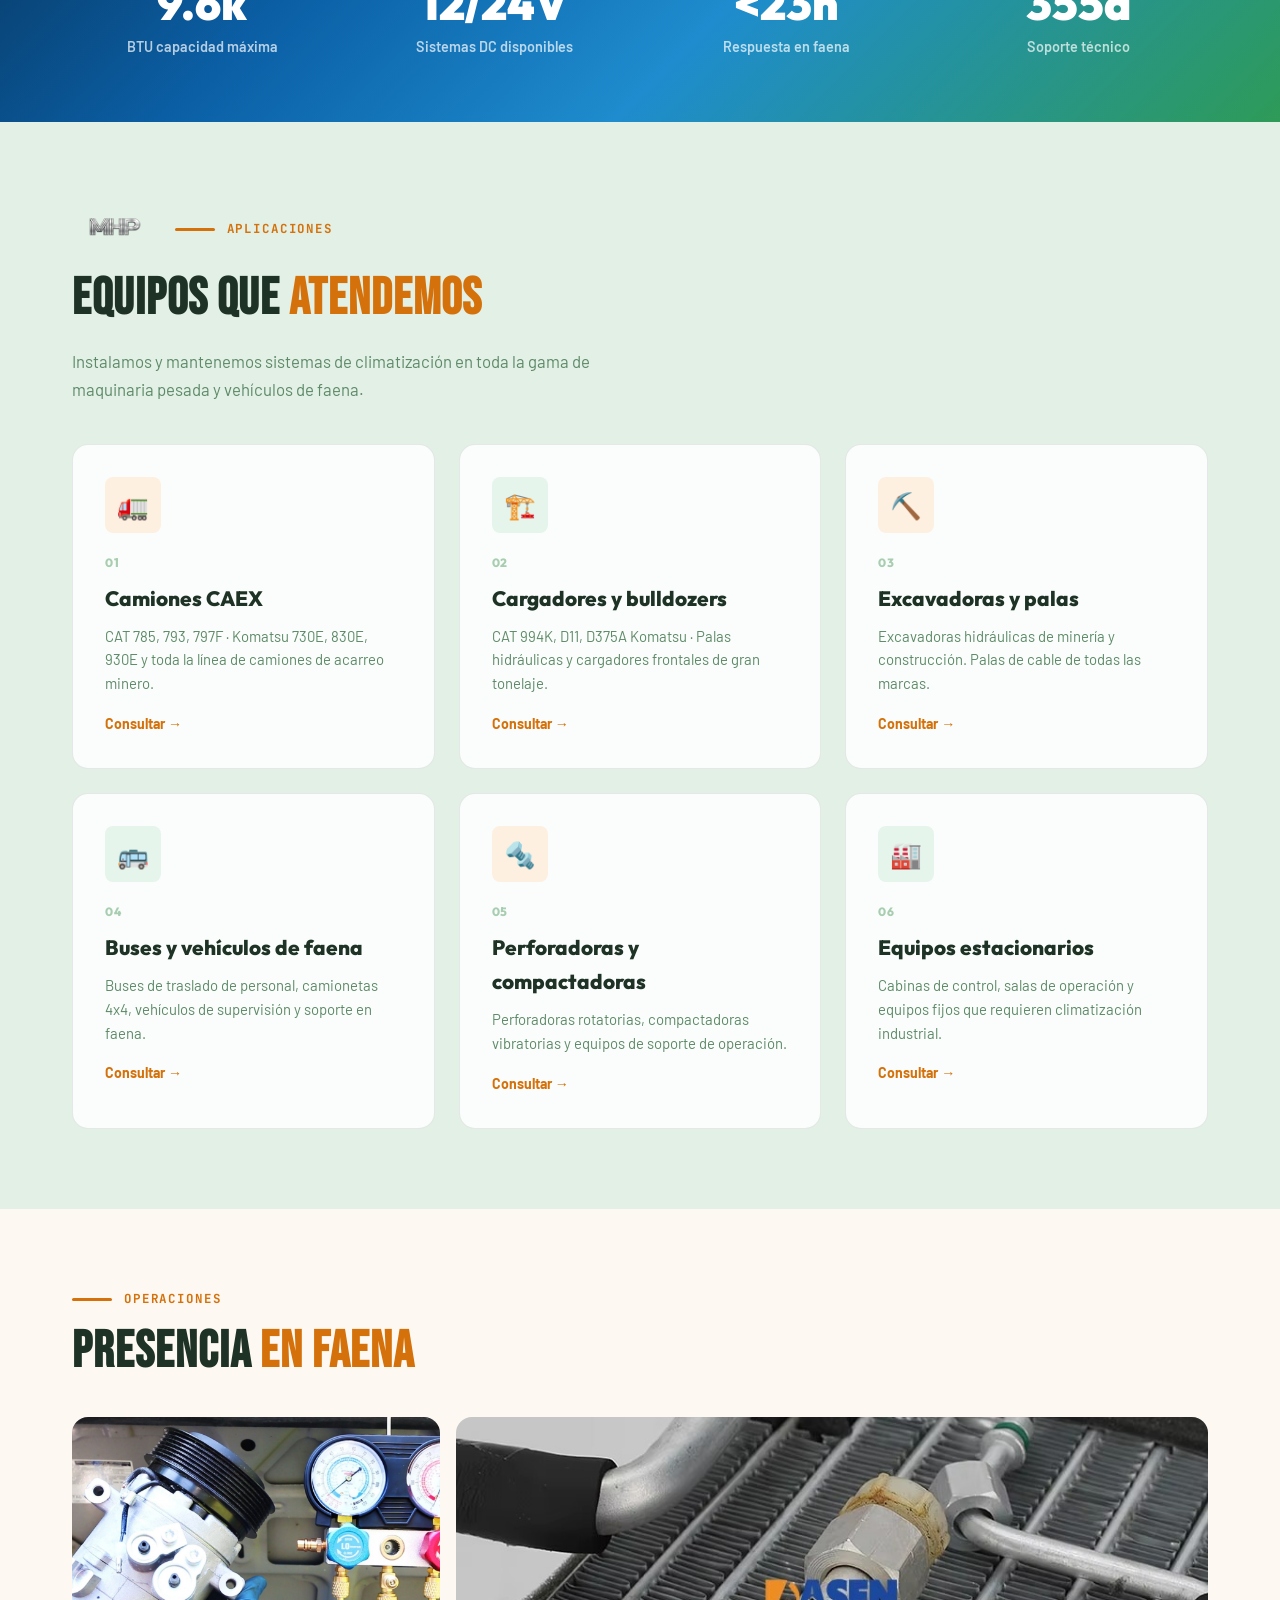
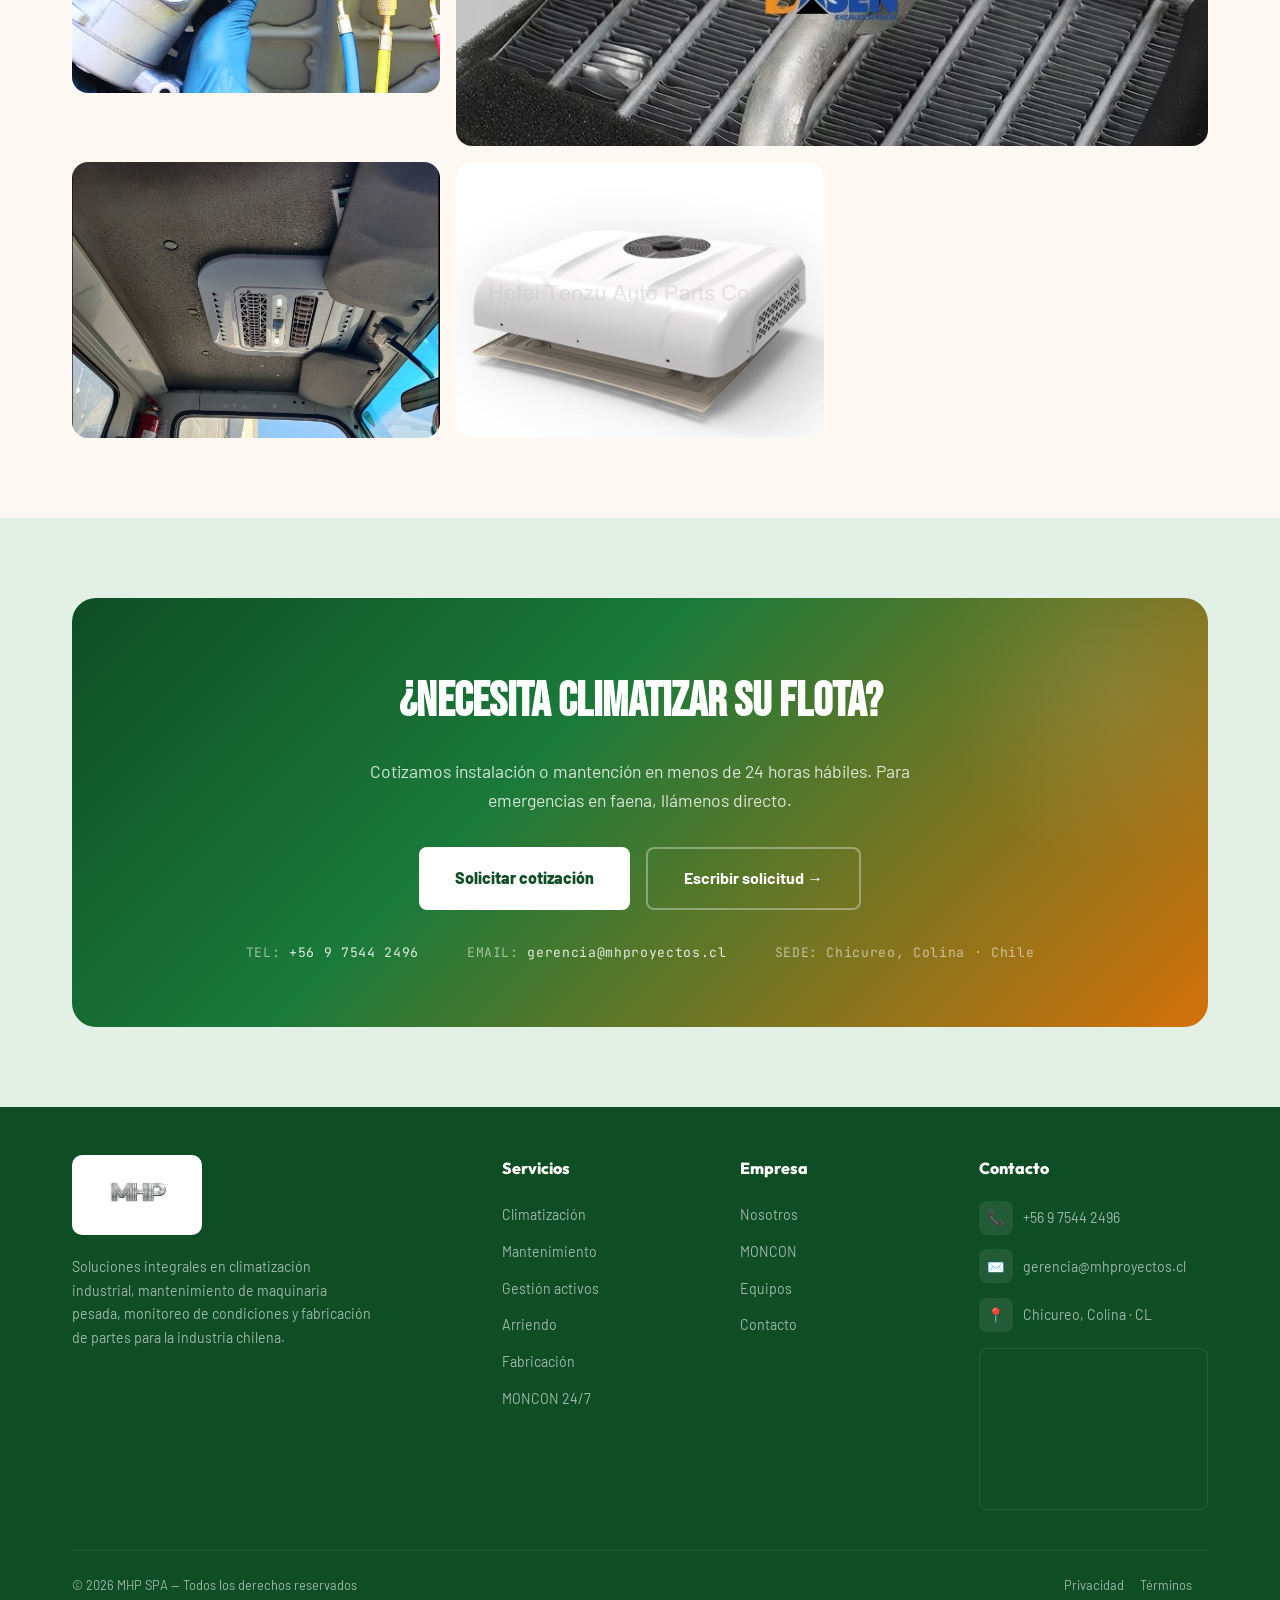
==== commit 23c8576d: "Cache-busting ?v=2 en nav.css para forzar recarga en navegadores" ====
--- a/climatizacion.html
+++ b/climatizacion.html
@@ -15,7 +15,7 @@
   <link rel="stylesheet" href="css/base/variables.css">
   <link rel="stylesheet" href="css/base/reset.css">
   <link rel="stylesheet" href="css/utilities/animations.css">
-  <link rel="stylesheet" href="css/components/nav.css">
+  <link rel="stylesheet" href="css/components/nav.css?v=2">
   <link rel="stylesheet" href="css/components/buttons.css">
   <link rel="stylesheet" href="css/components/ticker.css">
   <link rel="stylesheet" href="css/layout/sections.css">
--- a/css/components/nav.css
+++ b/css/components/nav.css
@@ -66,8 +66,8 @@
 }
 
 .nav-links a {
-  font-size: 0.88rem;
-  font-weight: 600;
+  font-size: 1.15rem;
+  font-weight: 900;
   color: rgba(255, 255, 255, 0.8);
   padding: 4px 0;
   position: relative;
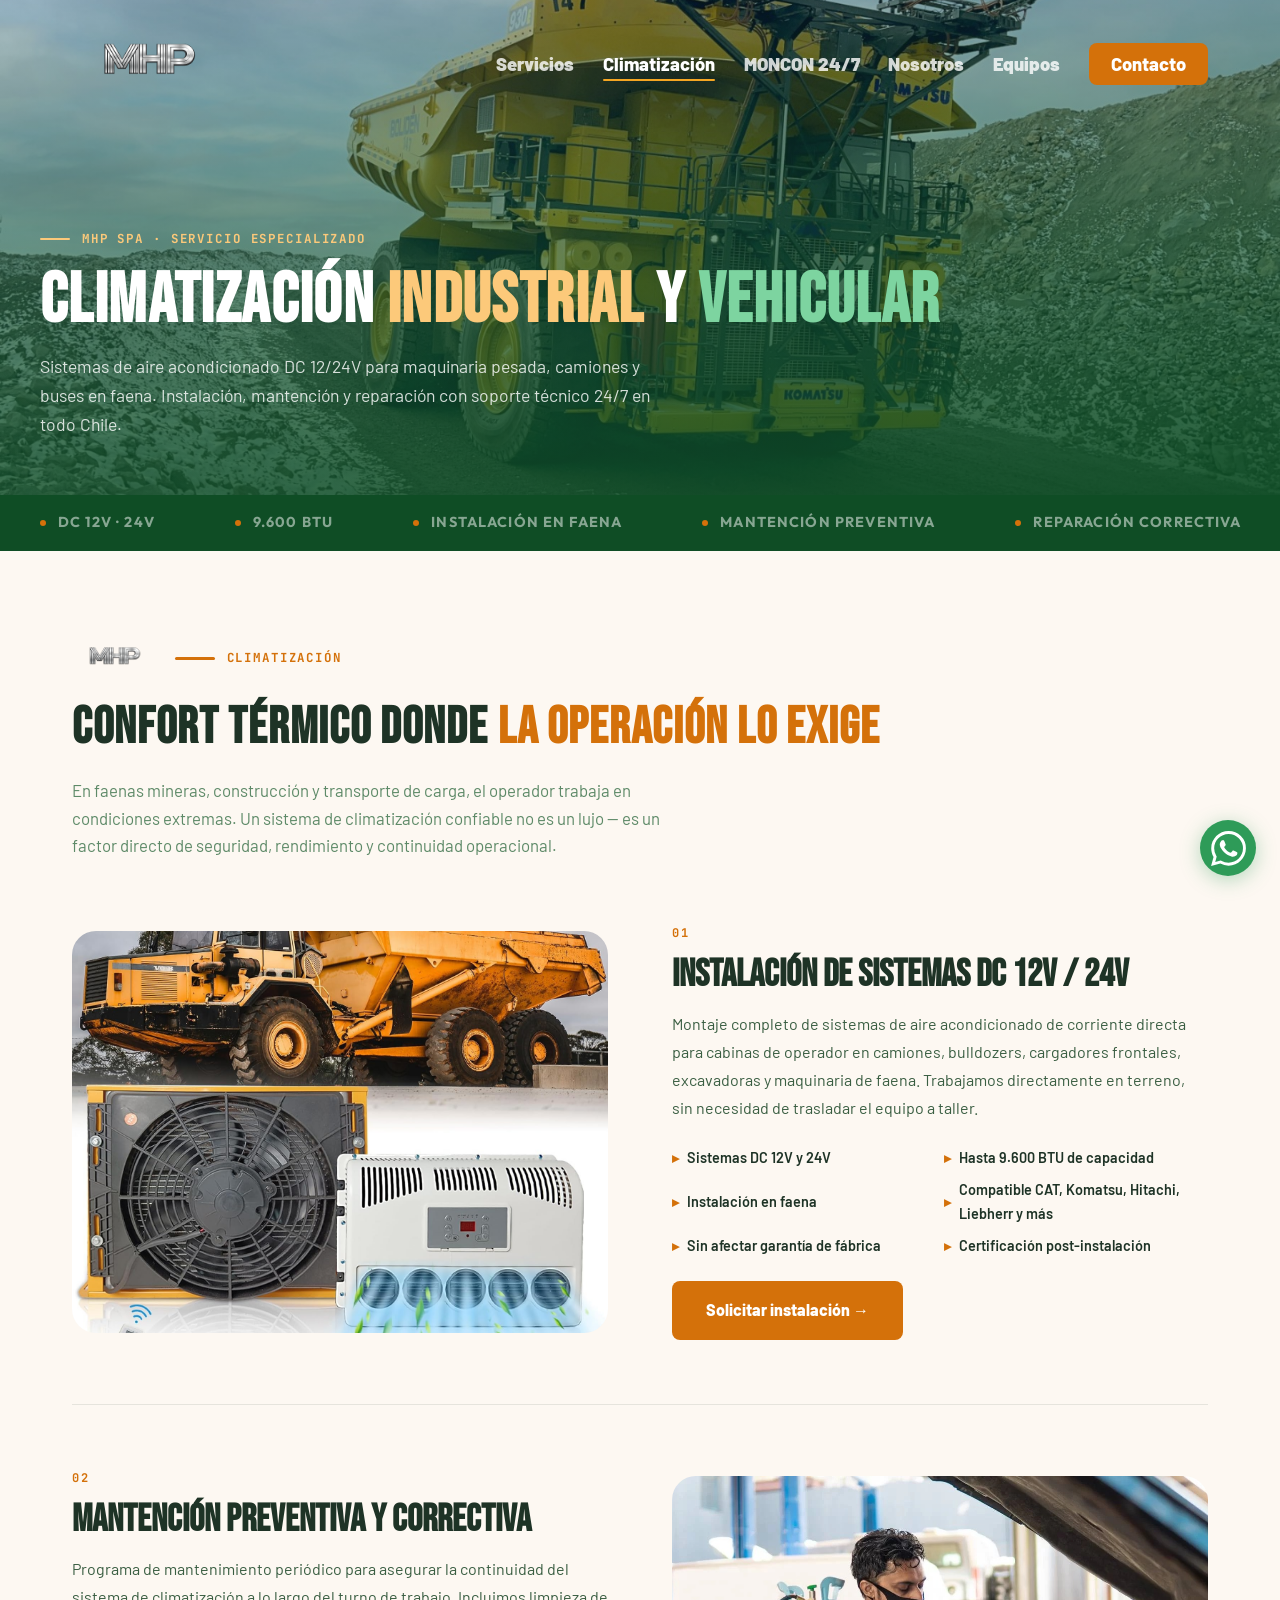
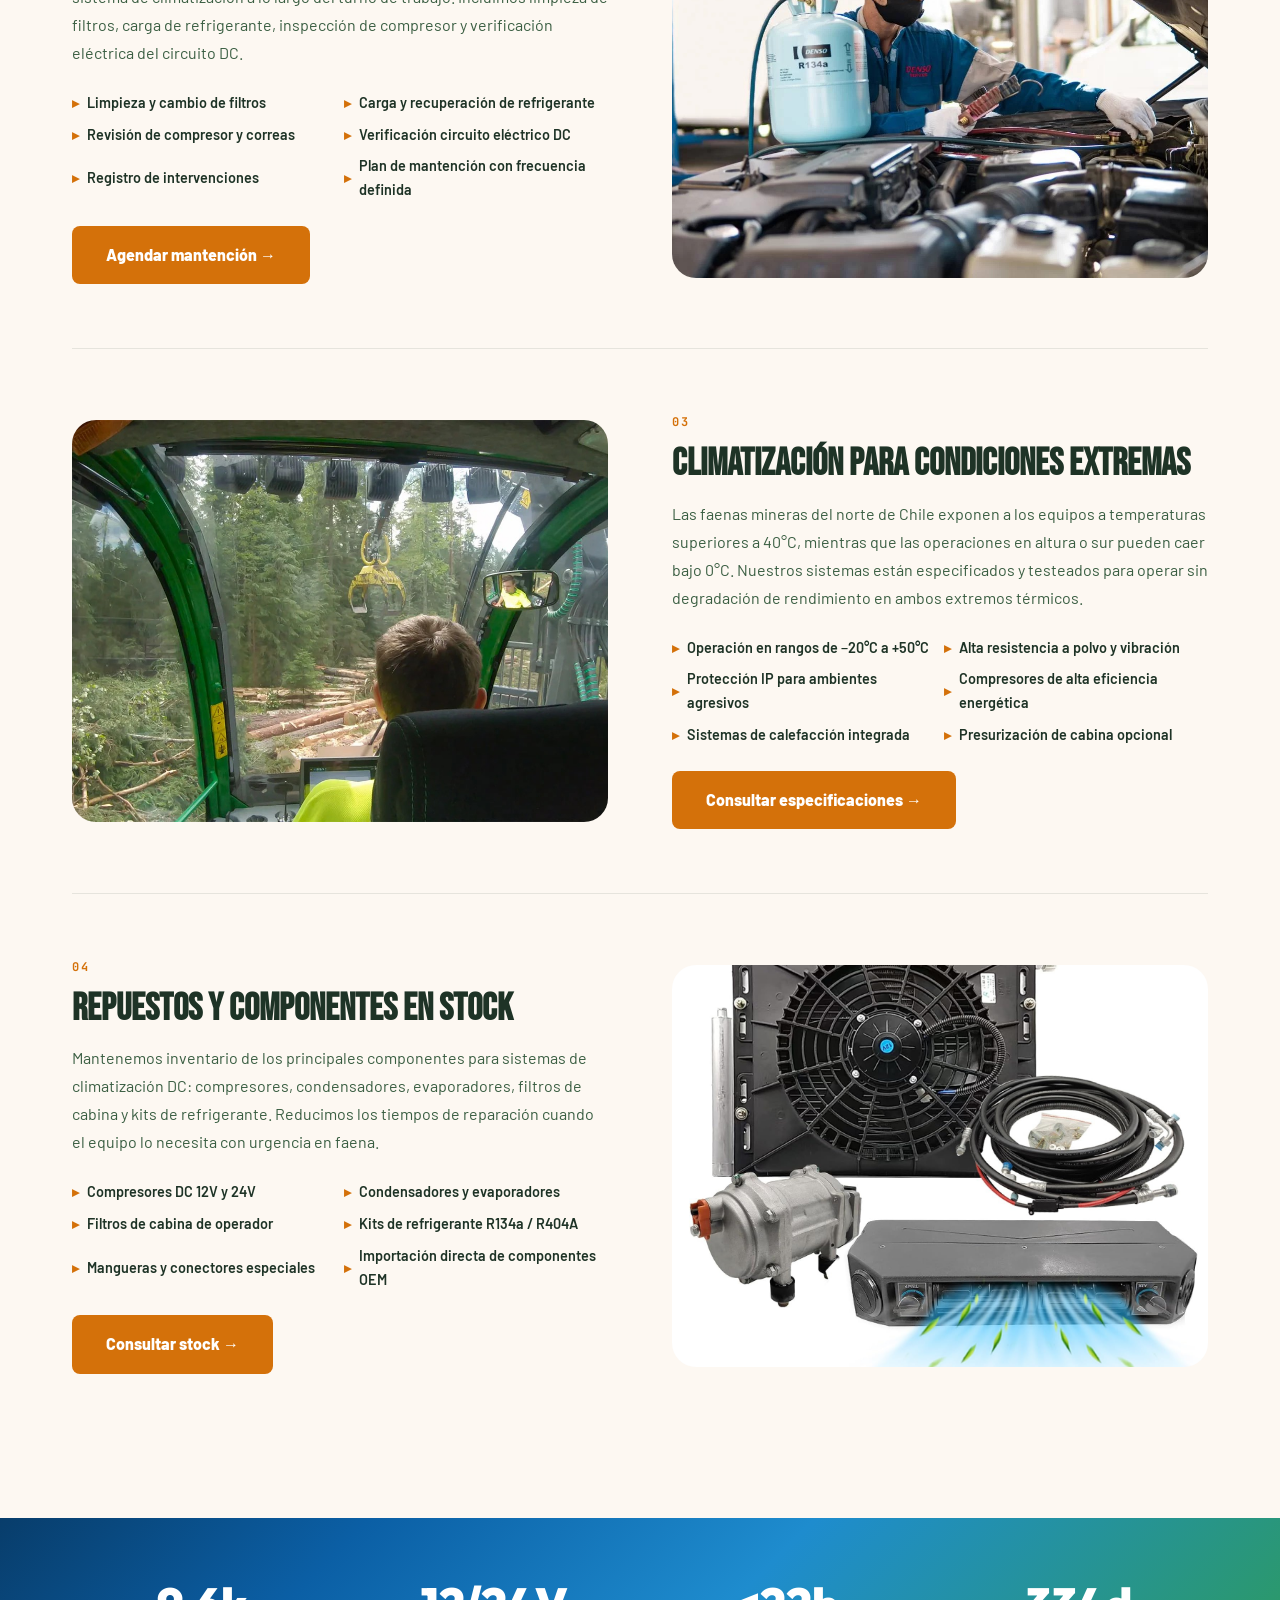
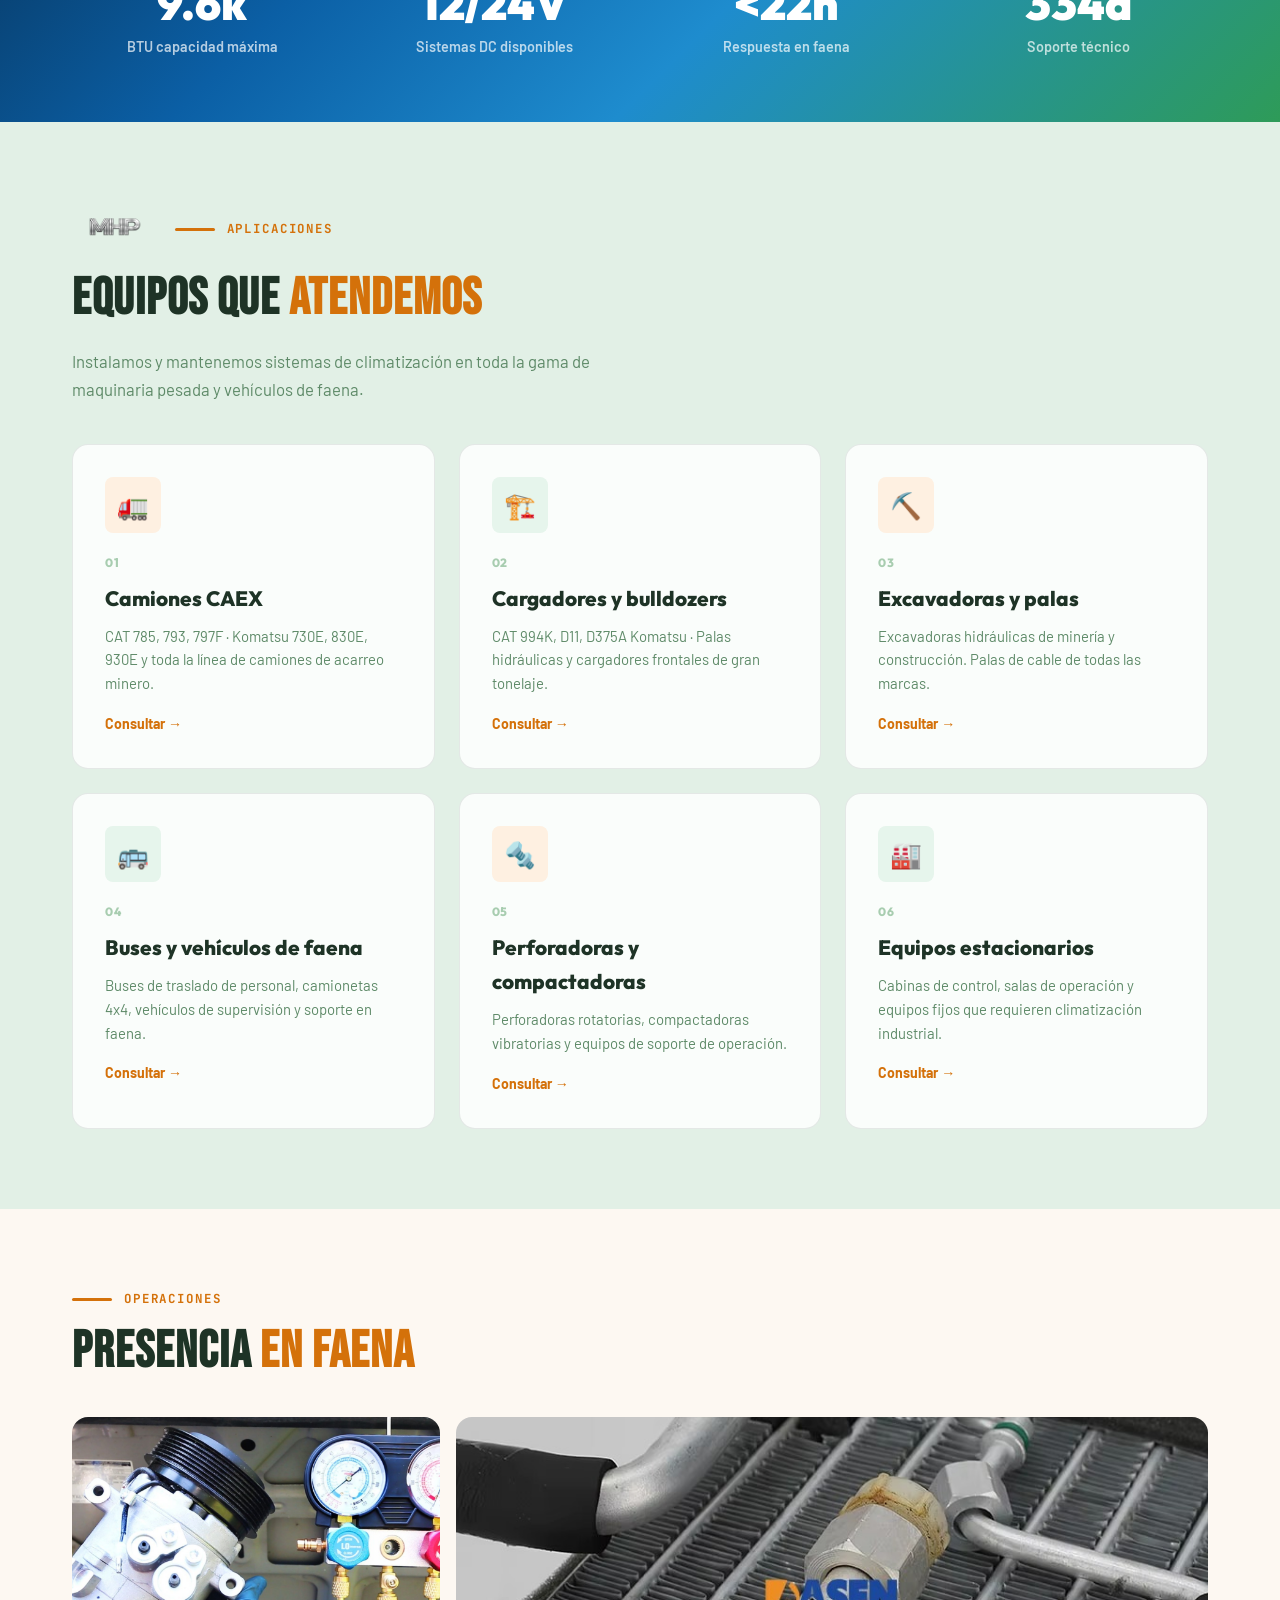
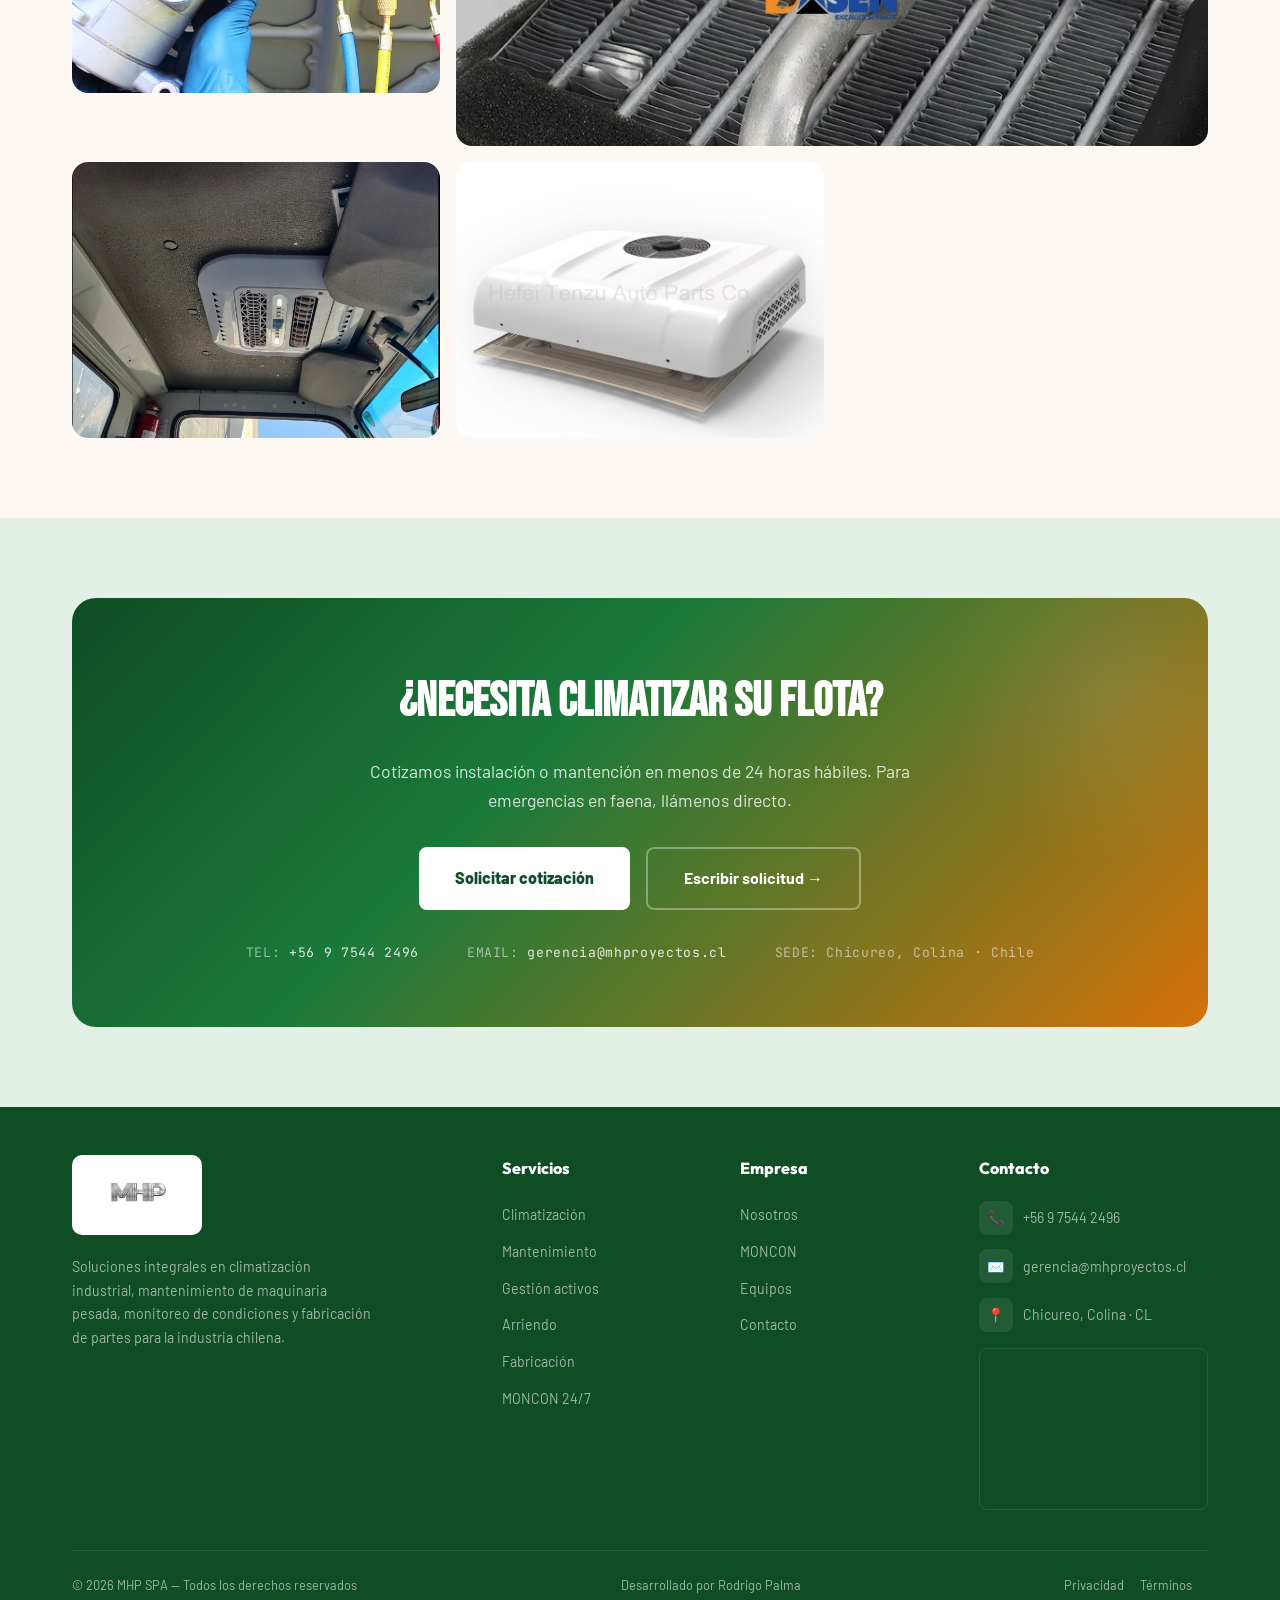
==== commit 2dcda701: "Agrega 'Desarrollado por Rodrigo Palma' en footer" ====
--- a/climatizacion.html
+++ b/climatizacion.html
@@ -355,6 +355,7 @@
       </div>
       <div class="ft-bar">
         <span>© 2026 MHP SPA — Todos los derechos reservados</span>
+        <span>Desarrollado por Rodrigo Palma</span>
         <span><a href="#">Privacidad</a><a href="#">Términos</a></span>
       </div>
     </div>
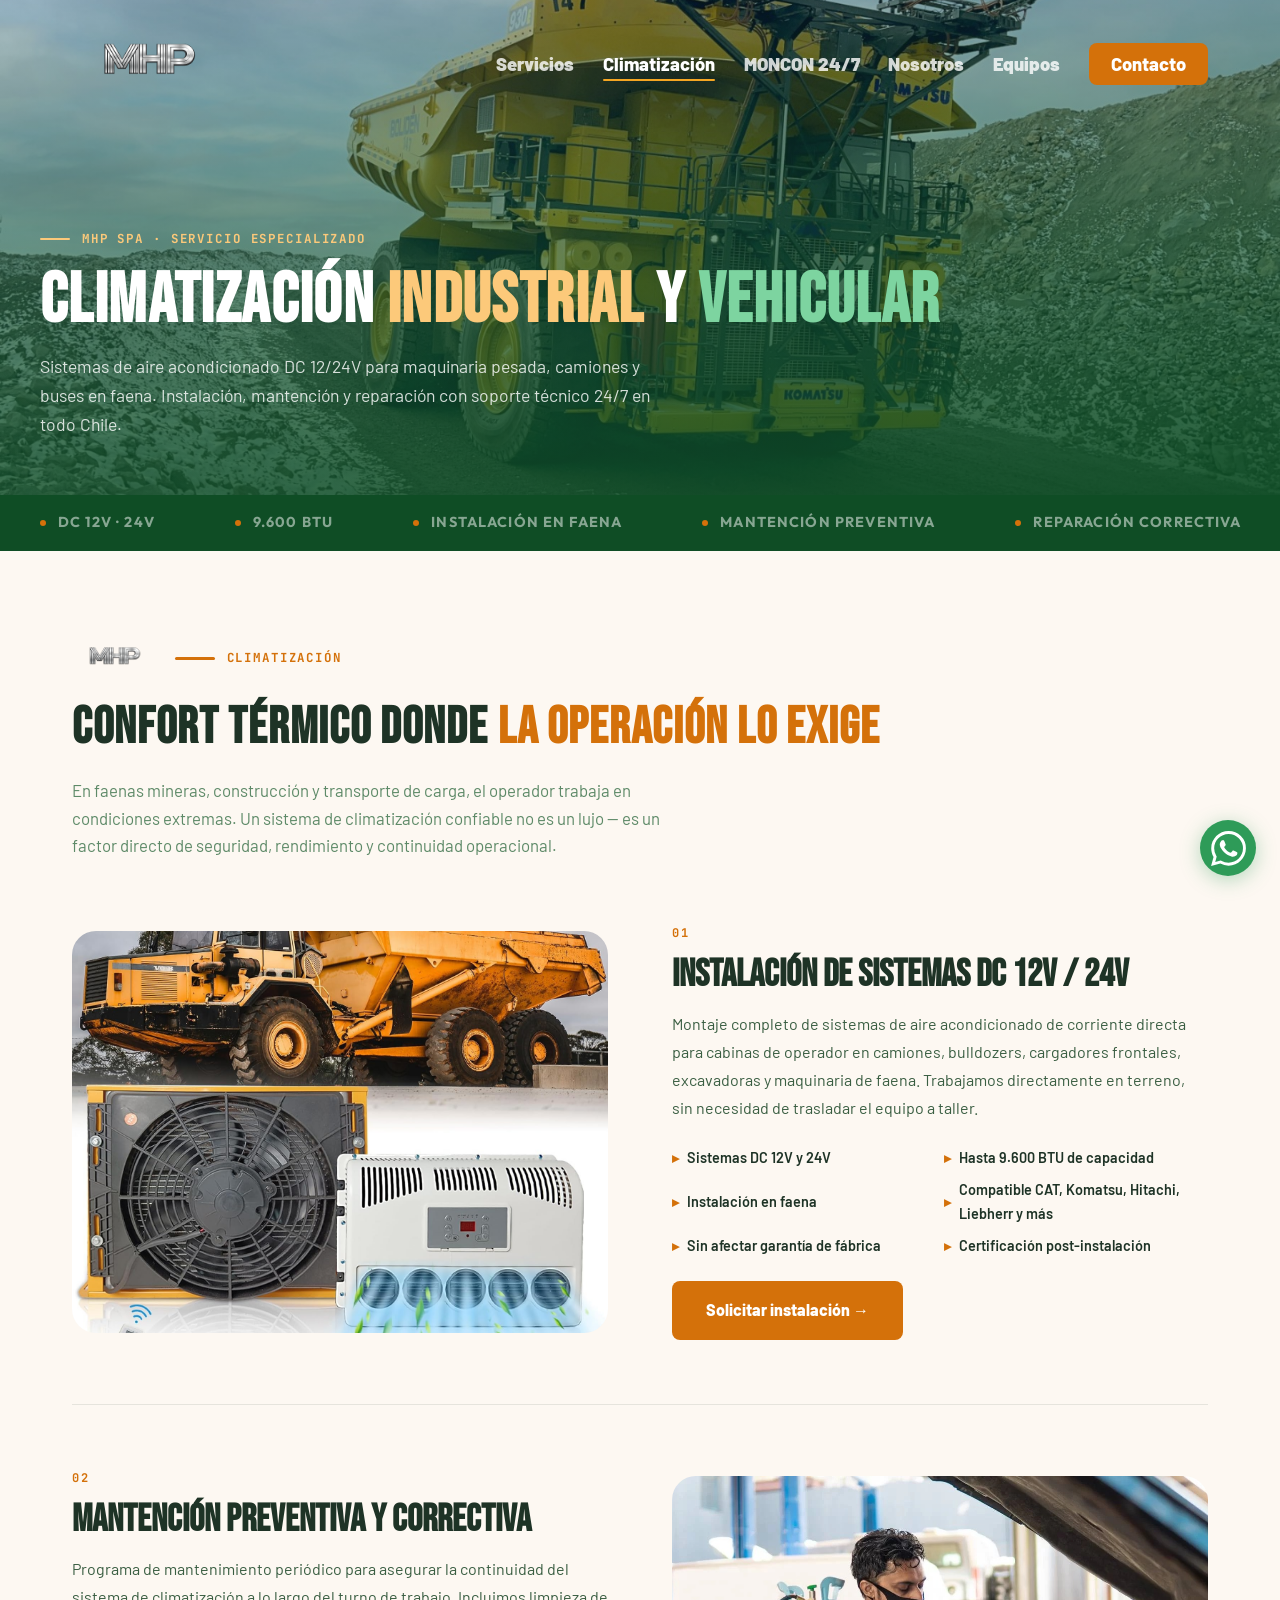
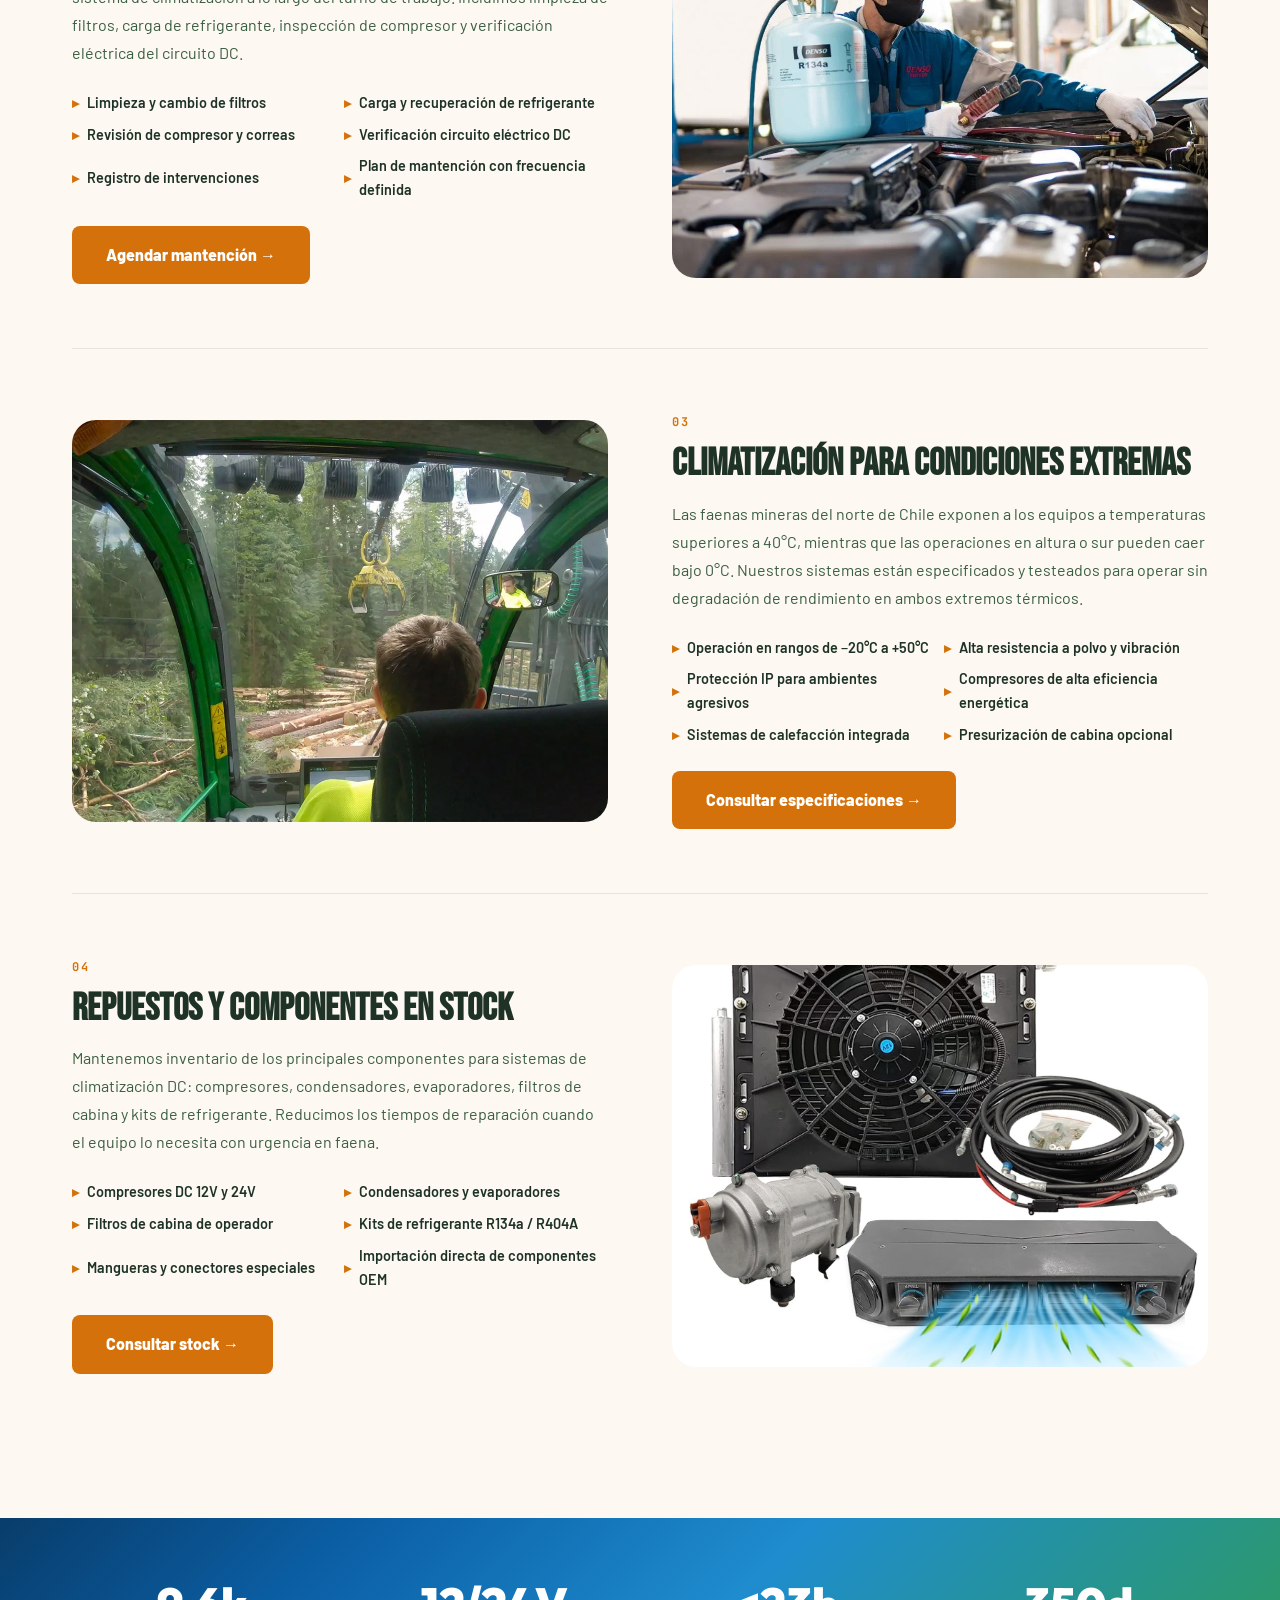
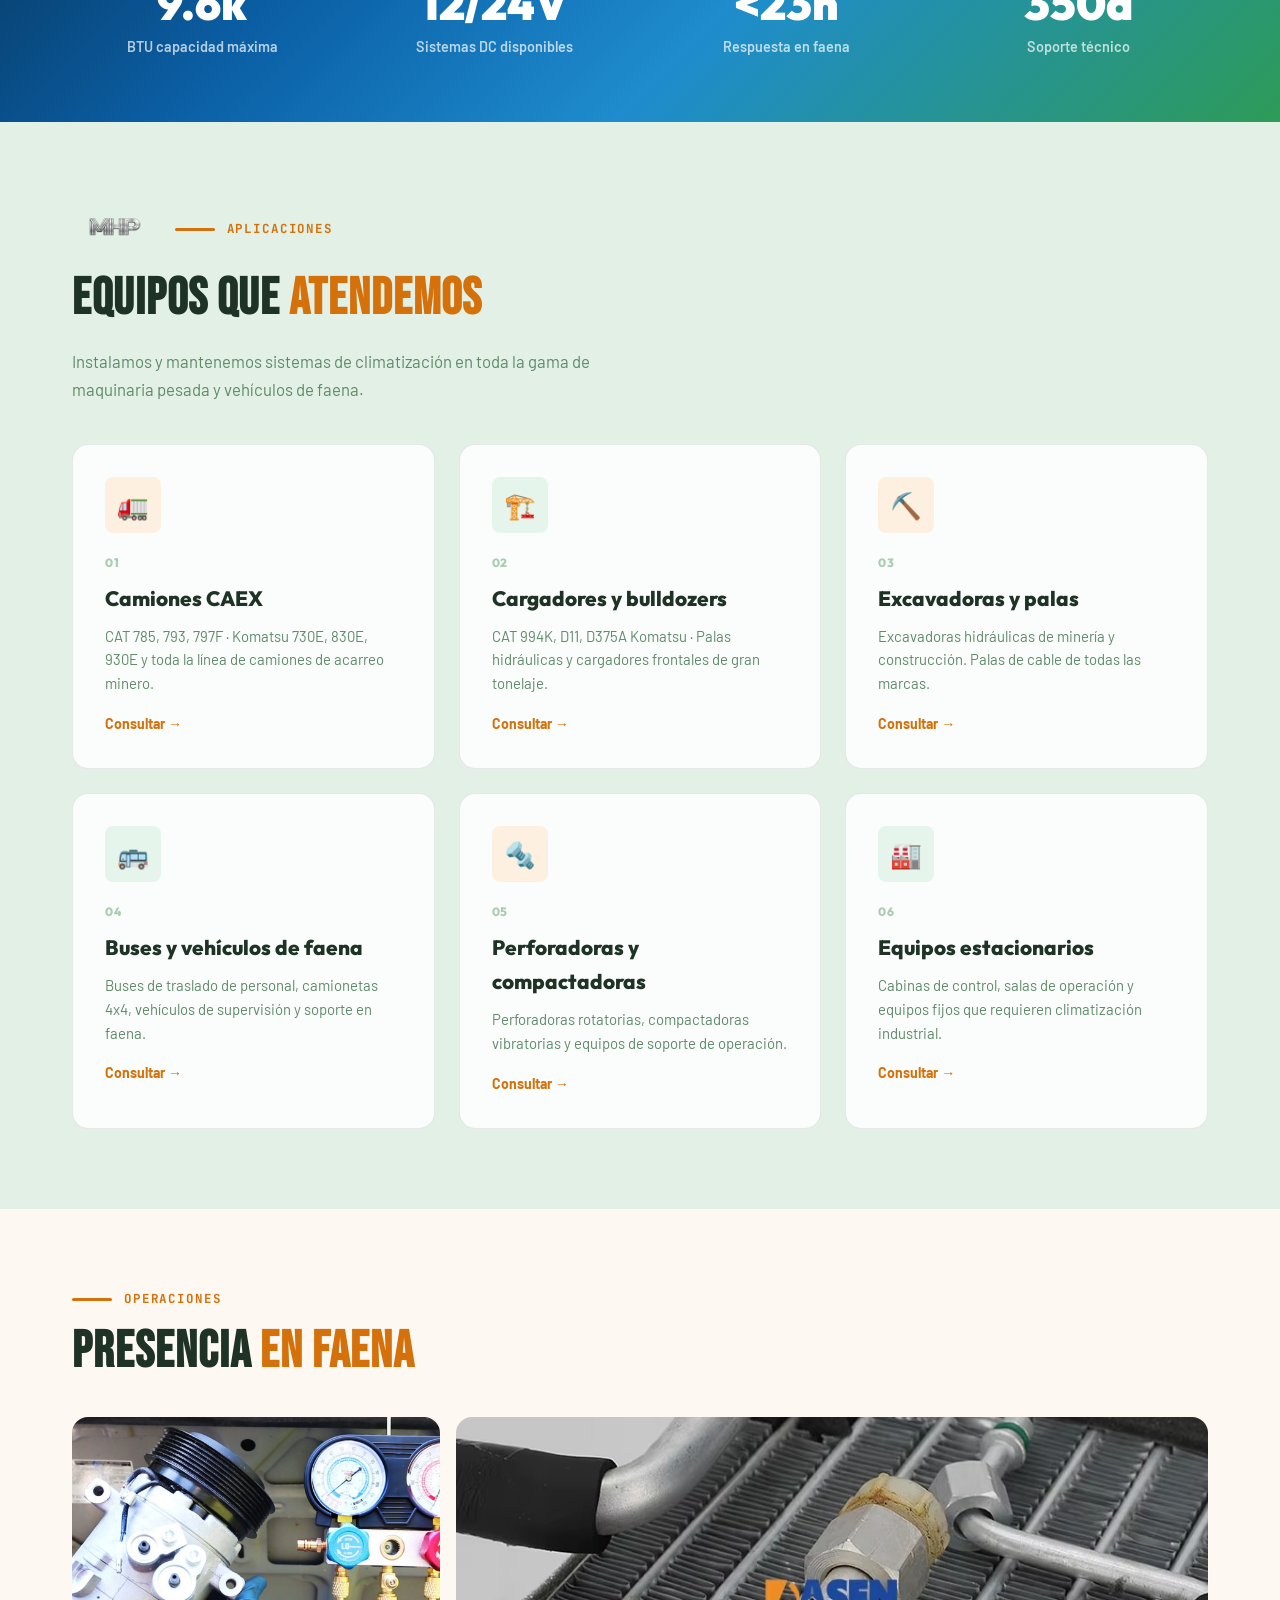
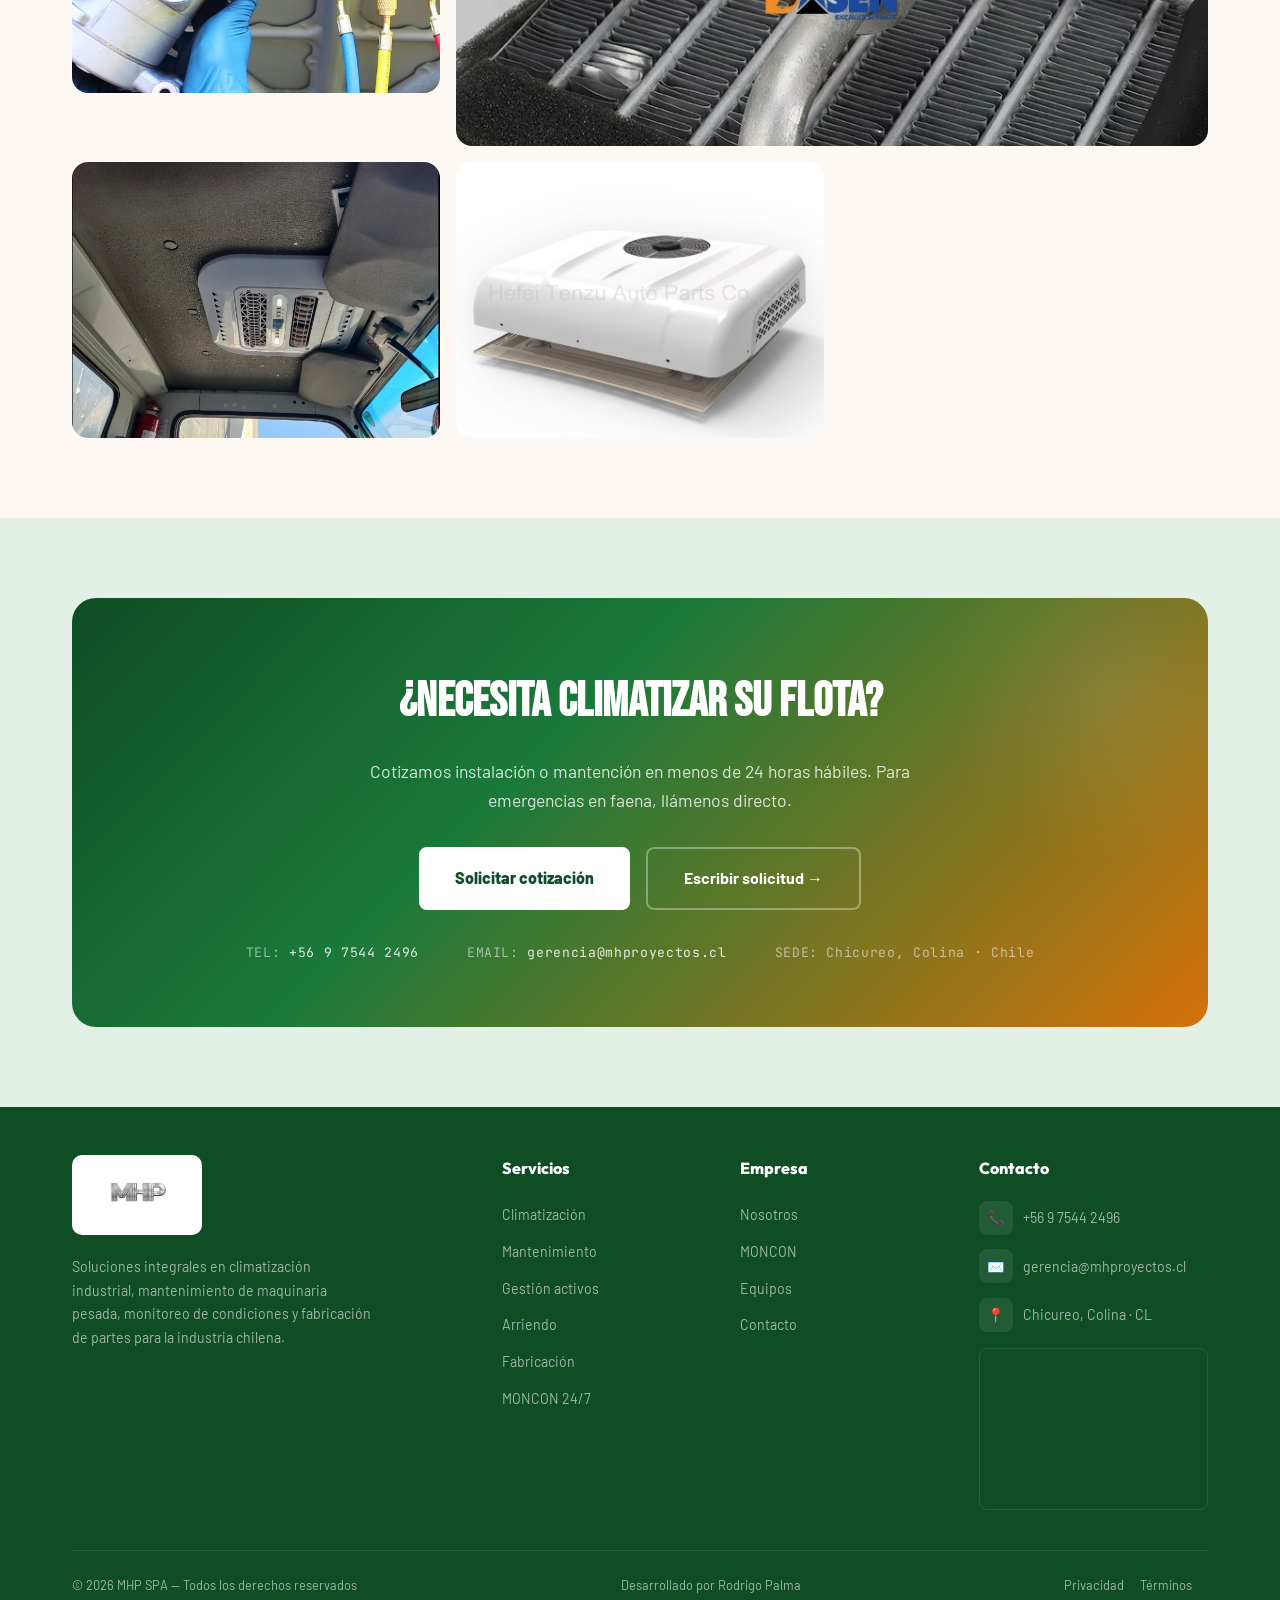
==== commit 736d9ebe: "Agrega menu hamburguesa mobile con overlay y fix z-index al hacer scroll" ====
--- a/climatizacion.html
+++ b/climatizacion.html
@@ -42,6 +42,7 @@
         <li><a href="equipos.html">Equipos</a></li>
         <li><a href="contacto.html" class="nav-cta">Contacto</a></li>
       </ul>
+      <button class="nav-burger" id="navBurger" aria-label="Abrir menu" aria-expanded="false"><span></span><span></span><span></span></button>
     </div>
   </nav>
 
--- a/css/components/nav.css
+++ b/css/components/nav.css
@@ -107,3 +107,81 @@
 }
 
 .nav-cta::after { display: none !important; }
+
+/* ── Hamburger button ── */
+.nav-burger {
+  display: none;
+  flex-direction: column;
+  justify-content: center;
+  gap: 5px;
+  background: none;
+  border: none;
+  cursor: pointer;
+  padding: 6px;
+  z-index: 200;
+}
+
+.nav-burger span {
+  display: block;
+  width: 26px;
+  height: 3px;
+  background: #fff;
+  border-radius: 3px;
+  transition: transform 0.3s, opacity 0.3s;
+}
+
+.nav.sc .nav-burger span { background: var(--td); }
+
+/* X animation when open */
+.nav.open .nav-burger span:nth-child(1) { transform: translateY(8px) rotate(45deg); }
+.nav.open .nav-burger span:nth-child(2) { opacity: 0; transform: scaleX(0); }
+.nav.open .nav-burger span:nth-child(3) { transform: translateY(-8px) rotate(-45deg); }
+
+/* ── Mobile menu overlay ── */
+@media (max-width: 900px) {
+  /* Burger escapes nav stacking context via position:fixed */
+  .nav-burger {
+    display: flex;
+    position: fixed;
+    right: 1.5rem;
+    top: 0.85rem;
+    z-index: 300;
+  }
+
+  /* Burger spans siempre blancas cuando el menú está abierto */
+  .nav.open .nav-burger span { background: #fff !important; }
+
+  .nav-links {
+    display: flex;
+    position: fixed;
+    inset: 0;
+    background: var(--td);
+    flex-direction: column;
+    align-items: center;
+    justify-content: center;
+    gap: 2rem;
+    z-index: 250;
+    opacity: 0;
+    pointer-events: none;
+    transition: opacity 0.3s;
+  }
+
+  .nav.open .nav-links {
+    opacity: 1;
+    pointer-events: all;
+  }
+
+  .nav-links a {
+    font-size: 1.6rem !important;
+    color: rgba(255,255,255,0.85) !important;
+    font-weight: 800 !important;
+  }
+
+  .nav-links a:hover { color: #fff !important; }
+
+  .nav-links a.nav-cta {
+    font-size: 1.2rem !important;
+    padding: 12px 32px !important;
+    margin-top: 0.5rem;
+  }
+}
--- a/css/utilities/responsive.css
+++ b/css/utilities/responsive.css
@@ -5,9 +5,6 @@
    ============================================================ */
 
 @media (max-width: 900px) {
-  /* Nav */
-  .nav-links { display: none; }
-
   /* Services */
   .srv-grid { grid-template-columns: 1fr; }
 
